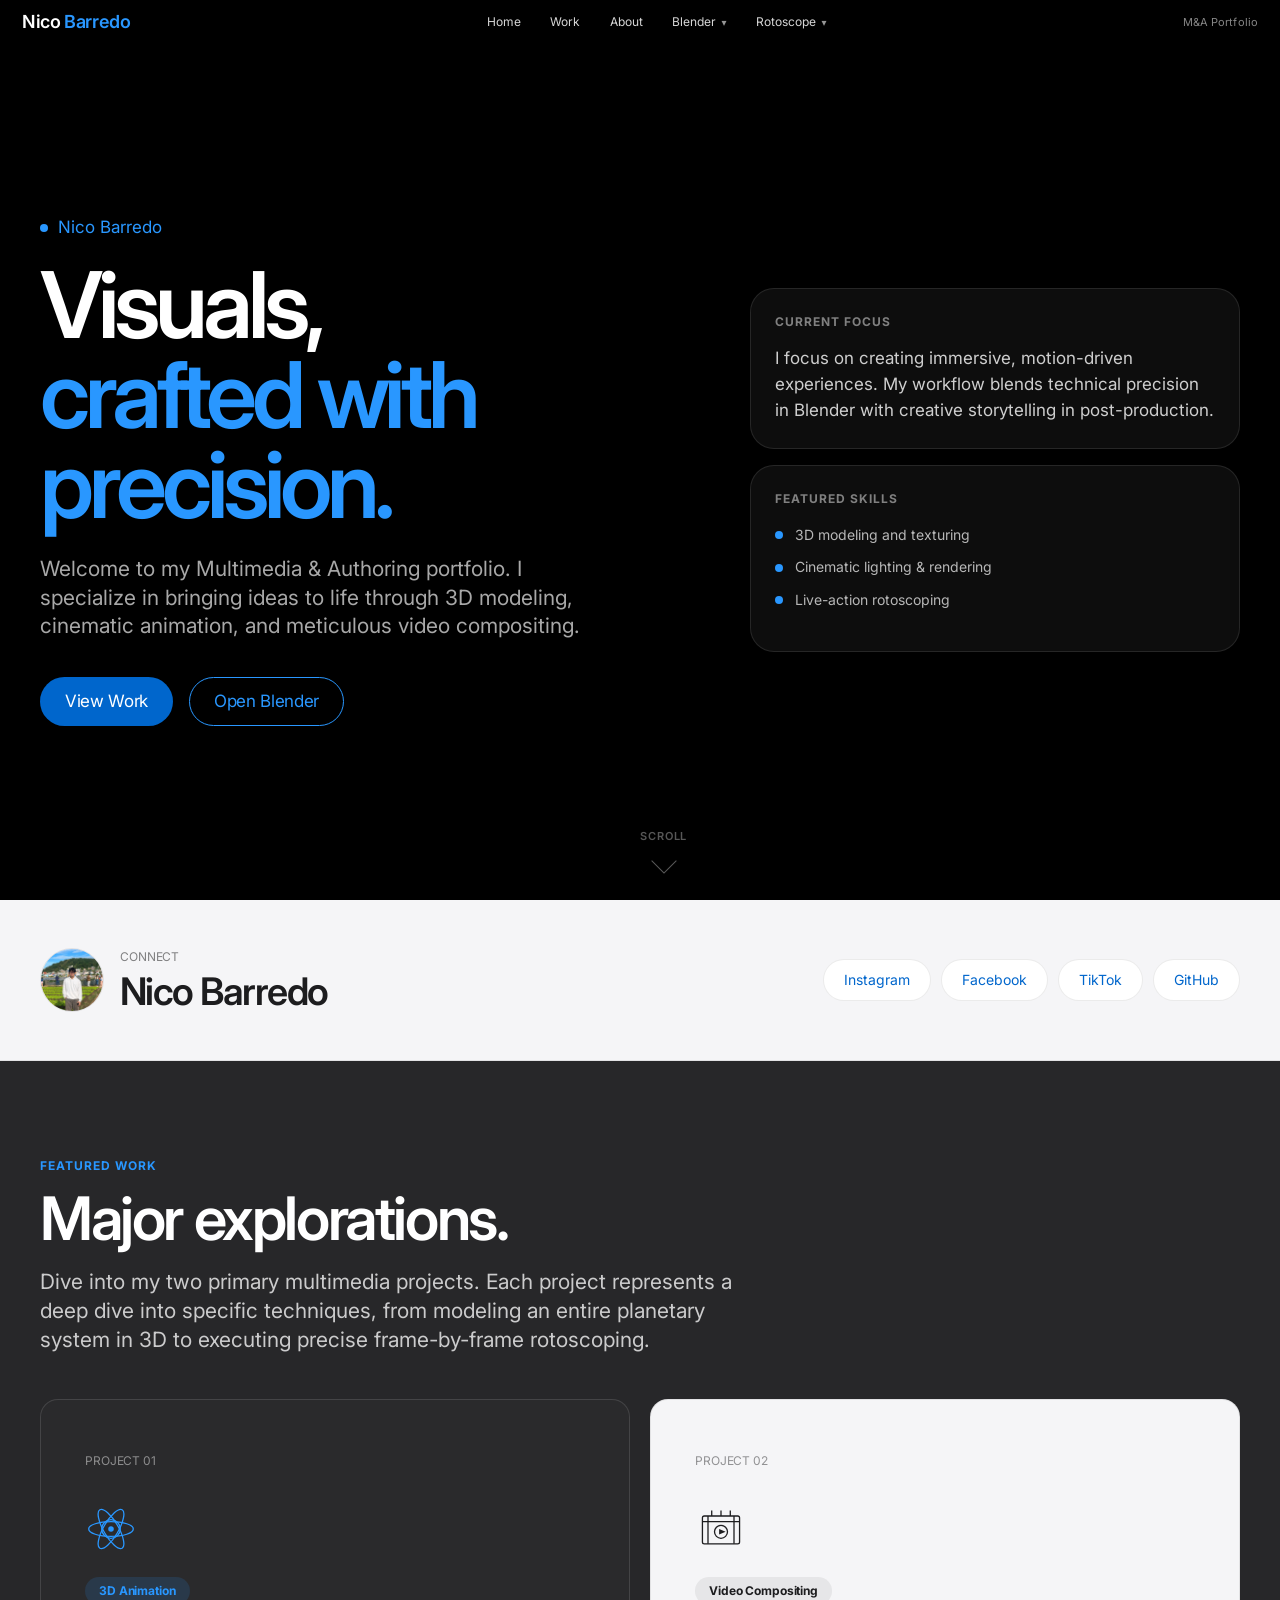
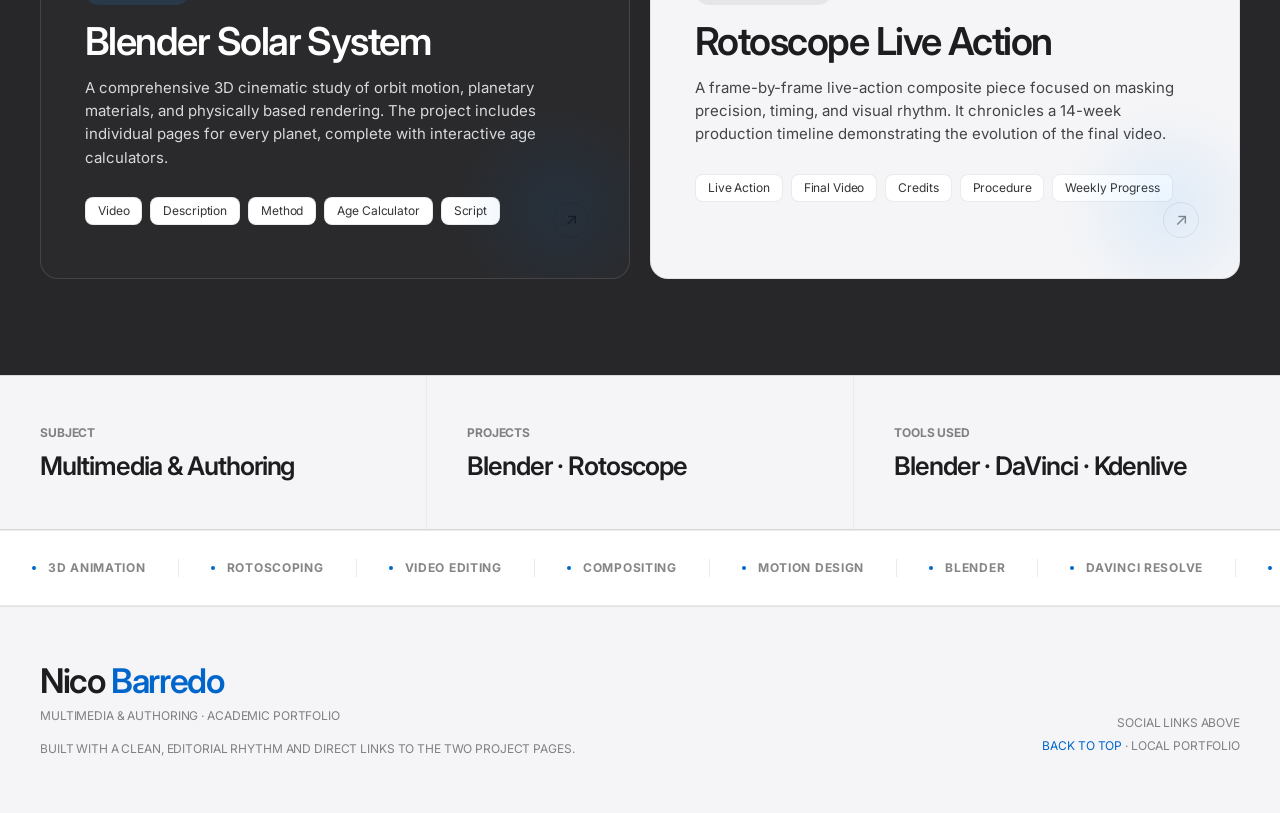
==== index.html @ bbc64cbd "w" ====
<!DOCTYPE html>
<html lang="en">

<head>
  <meta charset="UTF-8" />
  <meta name="viewport" content="width=device-width, initial-scale=1.0" />
  <title>Nico Barredo — Portfolio</title>
  <link rel="preconnect" href="https://fonts.googleapis.com" />
  <link rel="preconnect" href="https://fonts.gstatic.com" crossorigin />
  <link href="https://fonts.googleapis.com/css2?family=Inter:wght@300;400;500;600;700&display=swap" rel="stylesheet" />
  <style>
    *,
    *::before,
    *::after {
      box-sizing: border-box;
    }

    html {
      scroll-behavior: smooth;
    }

    :root {
      --action-blue: #0066cc;
      --focus-blue: #0071e3;
      --sky-blue: #2997ff;
      --near-black: #1d1d1f;
      --paper-white: #ffffff;
      --parchment: #f5f5f7;
      --dark-tile-1: #272729;
      --dark-tile-2: #2a2a2c;
      --pure-black: #000000;
      --pearl-btn: #fafafc;
      --hairline: rgba(0, 0, 0, 0.08);
      --hairline-dark: rgba(255, 255, 255, 0.12);
      --muted-80: rgba(0, 0, 0, 0.8);
      --muted-48: rgba(0, 0, 0, 0.48);
      --muted-dark: rgba(255, 255, 255, 0.66);
    }

    body {
      margin: 0;
      font-family: "Inter", system-ui, -apple-system, BlinkMacSystemFont, "Helvetica Neue", Helvetica, Arial, sans-serif;
      font-size: 17px;
      line-height: 1.47;
      color: var(--near-black);
      background: var(--paper-white);
      overflow-x: hidden;
      -webkit-font-smoothing: antialiased;
      text-rendering: optimizeLegibility;
    }

    a {
      color: inherit;
    }

    img {
      max-width: 100%;
      display: block;
    }

    .page {
      position: relative;
      isolation: isolate;
    }

    nav {
      position: fixed;
      top: 0;
      left: 0;
      right: 0;
      z-index: 200;
      height: 44px;
      display: flex;
      align-items: center;
      justify-content: space-between;
      gap: 24px;
      padding: 0 22px;
      background: rgba(0, 0, 0, 0.84);
      backdrop-filter: saturate(180%) blur(20px);
      -webkit-backdrop-filter: saturate(180%) blur(20px);
    }

    .nav-logo {
      font-size: 18px;
      font-weight: 600;
      letter-spacing: -0.02em;
      color: var(--paper-white);
      text-decoration: none;
      white-space: nowrap;
    }

    .nav-logo span {
      color: var(--sky-blue);
    }

    .nav-links {
      display: flex;
      align-items: center;
      gap: 2px;
      list-style: none;
      margin: 0;
      padding: 0;
    }

    .nav-links>li {
      position: relative;
    }

    .nav-dropdown {
      padding-bottom: 12px;
      margin-bottom: -12px;
    }

    .nav-links a {
      display: inline-flex;
      align-items: center;
      min-height: 32px;
      padding: 0 14px;
      font-size: 12px;
      letter-spacing: -0.01em;
      color: rgba(255, 255, 255, 0.84);
      text-decoration: none;
      transition: color 0.2s ease;
    }

    .nav-links a:hover {
      color: var(--paper-white);
    }

    .nav-dropdown>a::after {
      content: "▾";
      margin-left: 6px;
      font-size: 10px;
      line-height: 1;
      opacity: 0.7;
    }

    .nav-submenu {
      position: absolute;
      top: calc(100% + 2px);
      left: 50%;
      transform: translateX(-50%) translateY(8px);
      min-width: 220px;
      padding: 12px 10px 10px;
      border-radius: 18px;
      background: rgba(29, 29, 31, 0.96);
      border: 1px solid rgba(255, 255, 255, 0.12);
      box-shadow: rgba(0, 0, 0, 0.35) 0 18px 44px;
      opacity: 0;
      visibility: hidden;
      pointer-events: none;
      transition: opacity 0.18s ease, transform 0.18s ease, visibility 0.18s ease;
      z-index: 300;
    }

    .nav-dropdown--end .nav-submenu {
      left: auto;
      right: 0;
      transform: translateY(8px);
    }

    .nav-dropdown:hover .nav-submenu,
    .nav-dropdown:focus-within .nav-submenu {
      opacity: 1;
      visibility: visible;
      pointer-events: auto;
      transform: translateX(-50%) translateY(0);
    }

    .nav-dropdown--end:hover .nav-submenu,
    .nav-dropdown--end:focus-within .nav-submenu {
      transform: translateY(0);
    }

    .nav-submenu a {
      display: flex;
      align-items: center;
      justify-content: space-between;
      gap: 12px;
      min-height: 36px;
      padding: 0 14px;
      border-radius: 12px;
      font-size: 12px;
      letter-spacing: -0.01em;
      color: rgba(255, 255, 255, 0.82);
      text-decoration: none;
      white-space: nowrap;
      transition: background 0.18s ease, color 0.18s ease;
    }

    .nav-submenu a:hover {
      background: rgba(255, 255, 255, 0.08);
      color: var(--paper-white);
    }

    .nav-submenu a span {
      color: rgba(255, 255, 255, 0.44);
      font-size: 11px;
    }

    .nav-badge {
      font-size: 11px;
      letter-spacing: 0.01em;
      color: rgba(255, 255, 255, 0.52);
      white-space: nowrap;
    }

    .section-eyebrow {
      font-size: 12px;
      font-weight: 700;
      letter-spacing: 0.08em;
      text-transform: uppercase;
      margin-bottom: 12px;
    }

    .section-title {
      margin: 0;
      font-size: clamp(34px, 4.8vw, 60px);
      line-height: 1.05;
      letter-spacing: -0.04em;
      font-weight: 600;
    }

    .hero {
      min-height: 100vh;
      display: grid;
      grid-template-columns: minmax(0, 1.15fr) minmax(300px, 0.85fr);
      align-items: center;
      gap: 48px;
      padding: 120px 40px 80px;
      background: var(--pure-black);
      color: var(--paper-white);
      position: relative;
      overflow: hidden;
    }

    .hero-copy,
    .hero-aside {
      position: relative;
      z-index: 1;
    }

    .hero-eyebrow {
      display: inline-flex;
      align-items: center;
      gap: 10px;
      margin-bottom: 20px;
      color: var(--sky-blue);
      animation: revealUp 0.8s ease both;
    }

    .hero-eyebrow::before {
      content: "";
      width: 8px;
      height: 8px;
      border-radius: 999px;
      background: var(--sky-blue);
    }

    .hero-title {
      margin: 0;
      font-size: clamp(44px, 7.6vw, 92px);
      line-height: 0.98;
      letter-spacing: -0.055em;
      font-weight: 600;
      max-width: 8.2ch;
      animation: revealUp 0.9s ease 0.08s both;
    }

    .hero-title .accent {
      color: var(--sky-blue);
    }

    .hero-sub {
      max-width: 34rem;
      margin: 24px 0 0;
      font-size: 21px;
      line-height: 1.38;
      color: rgba(255, 255, 255, 0.66);
      animation: revealUp 0.9s ease 0.16s both;
    }

    .hero-ctas {
      display: flex;
      flex-wrap: wrap;
      gap: 16px;
      margin-top: 36px;
      animation: revealUp 0.9s ease 0.24s both;
    }

    .btn-pill-primary,
    .btn-pill-ghost,
    .social-pill,
    .inline-link {
      text-decoration: none;
    }

    .btn-pill-primary,
    .btn-pill-ghost {
      display: inline-flex;
      align-items: center;
      justify-content: center;
      min-height: 44px;
      padding: 11px 24px;
      border-radius: 980px;
      font-size: 17px;
      letter-spacing: -0.02em;
      transition: transform 0.15s ease, opacity 0.2s ease, background 0.2s ease, border-color 0.2s ease;
      white-space: nowrap;
    }

    .btn-pill-primary {
      background: var(--action-blue);
      color: var(--paper-white);
      border: 1px solid transparent;
    }

    .btn-pill-primary:hover {
      opacity: 0.9;
    }

    .btn-pill-primary:active {
      transform: scale(0.95);
    }

    .btn-pill-primary:focus-visible,
    .btn-pill-ghost:focus-visible,
    .social-pill:focus-visible,
    .inline-link:focus-visible,
    .project-card:focus-visible {
      outline: 2px solid var(--focus-blue);
      outline-offset: 2px;
    }

    .btn-pill-ghost {
      background: transparent;
      color: var(--sky-blue);
      border: 1px solid var(--sky-blue);
    }

    .btn-pill-ghost:hover {
      background: rgba(41, 151, 255, 0.1);
    }

    .btn-pill-ghost:active {
      transform: scale(0.95);
    }

    .hero-aside {
      display: grid;
      gap: 16px;
      align-content: start;
    }

    .hero-panel {
      padding: 24px;
      border-radius: 24px;
      background: rgba(255, 255, 255, 0.05);
      border: 1px solid rgba(255, 255, 255, 0.1);
      backdrop-filter: blur(12px);
    }

    .hero-panel-label {
      margin-bottom: 14px;
      font-size: 12px;
      font-weight: 700;
      letter-spacing: 0.08em;
      text-transform: uppercase;
      color: rgba(255, 255, 255, 0.48);
    }

    .hero-panel-copy {
      margin: 0;
      font-size: 17px;
      line-height: 1.55;
      color: rgba(255, 255, 255, 0.8);
    }

    .hero-list {
      display: grid;
      gap: 12px;
      margin-top: 18px;
      padding: 0;
      list-style: none;
    }

    .hero-list li {
      display: flex;
      align-items: flex-start;
      gap: 12px;
      font-size: 14px;
      line-height: 1.45;
      color: rgba(255, 255, 255, 0.7);
    }

    .hero-list li::before {
      content: "";
      width: 8px;
      height: 8px;
      border-radius: 999px;
      margin-top: 0.45em;
      background: var(--sky-blue);
      flex: 0 0 auto;
    }

    .scroll-hint {
      position: absolute;
      left: 50%;
      bottom: 30px;
      transform: translateX(-50%);
      display: inline-flex;
      flex-direction: column;
      align-items: center;
      gap: 8px;
      color: rgba(255, 255, 255, 0.34);
      animation: revealUp 0.9s ease 0.4s both;
    }

    .scroll-hint-text {
      font-size: 11px;
      font-weight: 600;
      letter-spacing: 0.08em;
      text-transform: uppercase;
    }

    .scroll-chevron {
      width: 18px;
      height: 18px;
      border-right: 1.5px solid rgba(255, 255, 255, 0.35);
      border-bottom: 1.5px solid rgba(255, 255, 255, 0.35);
      transform: rotate(45deg);
      animation: chevronBounce 2s ease-in-out infinite;
    }

    .social-strip {
      padding: 48px 40px;
      display: flex;
      align-items: center;
      justify-content: space-between;
      gap: 24px;
      flex-wrap: wrap;
      background: var(--parchment);
      border-bottom: 1px solid var(--hairline);
    }

    .social-strip-left .label,
    .about-col-label,
    .project-num,
    .meta-chip,
    .footer-right,
    .footer-left .f-sub,
    .footer-note,
    .eyebrow-tag {
      font-size: 12px;
      letter-spacing: -0.01em;
    }

    .social-strip-left .label,
    .about-col-label,
    .project-num,
    .footer-left .f-sub,
    .footer-right,
    .footer-note {
      color: var(--muted-48);
      text-transform: uppercase;
    }

    .social-strip-left {
      display: flex;
      align-items: center;
      gap: 16px;
    }

    .profile-avatar {
      width: 64px;
      height: 64px;
      border-radius: 50%;
      object-fit: cover;
      border: 1px solid var(--hairline);
    }

    .social-strip-left .label {
      margin-bottom: 6px;
    }

    .social-strip-left .name {
      margin: 0;
      font-size: clamp(28px, 3vw, 38px);
      line-height: 1.05;
      letter-spacing: -0.04em;
      font-weight: 600;
      color: var(--near-black);
    }

    .social-pills {
      display: flex;
      flex-wrap: wrap;
      gap: 10px;
    }

    .social-pill {
      display: inline-flex;
      align-items: center;
      min-height: 42px;
      padding: 0 20px;
      border-radius: 980px;
      border: 1px solid var(--hairline);
      background: var(--paper-white);
      color: var(--action-blue);
      font-size: 14px;
      transition: background 0.2s ease, transform 0.15s ease;
    }

    .social-pill:hover {
      background: var(--pearl-btn);
      transform: translateY(-1px);
    }

    .tile {
      padding: 96px 40px;
    }

    .tile-dark {
      background: var(--dark-tile-1);
      color: var(--paper-white);
    }

    .tile-light {
      background: var(--paper-white);
      color: var(--near-black);
    }

    .tile-dark .section-title {
      color: var(--paper-white);
    }

    .tile-light .section-title {
      color: var(--near-black);
    }

    .tile-dark .section-eyebrow {
      color: var(--sky-blue);
    }

    .tile-light .section-eyebrow {
      color: var(--action-blue);
    }

    .tile-lead {
      max-width: 46rem;
      margin: 18px 0 0;
      font-size: 21px;
      line-height: 1.38;
      color: inherit;
      opacity: 0.76;
    }

    .featured-grid {
      display: grid;
      grid-template-columns: repeat(2, minmax(0, 1fr));
      gap: 20px;
      margin-top: 44px;
    }

    .project-card {
      position: relative;
      display: flex;
      flex-direction: column;
      justify-content: space-between;
      min-height: 480px;
      padding: 52px 44px 44px;
      border-radius: 18px;
      border: 1px solid var(--hairline);
      text-decoration: none;
      color: var(--near-black);
      background: var(--parchment);
      overflow: hidden;
      transition: transform 0.28s ease, border-color 0.28s ease;
    }

    .project-card:hover {
      transform: translateY(-4px);
      border-color: rgba(0, 0, 0, 0.12);
    }

    .project-card::after {
      content: "";
      position: absolute;
      inset: auto -40px -40px auto;
      width: 220px;
      height: 220px;
      border-radius: 50%;
      pointer-events: none;
    }

    .project-card.blender::after {
      background: radial-gradient(circle, rgba(0, 102, 204, 0.1) 0%, rgba(0, 102, 204, 0) 68%);
    }

    .project-card.rotoscope::after {
      background: radial-gradient(circle, rgba(41, 151, 255, 0.1) 0%, rgba(41, 151, 255, 0) 68%);
    }

    .project-card.dark {
      background: var(--dark-tile-2);
      color: var(--paper-white);
      border-color: var(--hairline-dark);
    }

    .project-num {
      margin-bottom: 34px;
      color: inherit;
      opacity: 0.46;
    }

    .project-icon {
      width: 52px;
      height: 52px;
      margin-bottom: 22px;
      color: var(--action-blue);
    }

    .project-card.rotoscope .project-icon {
      color: var(--near-black);
    }

    .project-card.dark .project-icon {
      color: var(--sky-blue);
    }

    .project-tag {
      display: inline-flex;
      align-items: center;
      min-height: 28px;
      padding: 0 14px;
      width: fit-content;
      border-radius: 980px;
      font-size: 12px;
      font-weight: 700;
      letter-spacing: -0.01em;
      margin-bottom: 16px;
      background: rgba(0, 102, 204, 0.09);
      color: var(--action-blue);
    }

    .project-card.rotoscope .project-tag {
      background: rgba(29, 29, 31, 0.07);
      color: var(--near-black);
    }

    .project-card.dark .project-tag {
      background: rgba(41, 151, 255, 0.14);
      color: var(--sky-blue);
    }

    .project-name {
      margin: 0 0 14px;
      font-size: clamp(26px, 3vw, 42px);
      line-height: 1.06;
      letter-spacing: -0.04em;
      font-weight: 600;
    }

    .project-desc {
      margin: 0;
      max-width: 30rem;
      font-size: 15px;
      line-height: 1.55;
      color: inherit;
      opacity: 0.82;
    }

    .project-meta {
      display: flex;
      flex-wrap: wrap;
      gap: 8px;
      margin-top: 28px;
    }

    .meta-chip {
      display: inline-flex;
      align-items: center;
      min-height: 28px;
      padding: 0 12px;
      border-radius: 8px;
      background: var(--paper-white);
      border: 1px solid var(--hairline);
      color: var(--muted-80);
      font-size: 12px;
      text-transform: none;
    }

    .project-arrow {
      position: absolute;
      right: 40px;
      bottom: 40px;
      width: 36px;
      height: 36px;
      border-radius: 50%;
      display: grid;
      place-items: center;
      border: 1px solid var(--hairline);
      color: var(--muted-48);
      transition: transform 0.25s ease, background 0.25s ease, color 0.25s ease, border-color 0.25s ease;
    }

    .project-card:hover .project-arrow {
      transform: rotate(45deg);
      background: var(--action-blue);
      color: var(--paper-white);
      border-color: var(--action-blue);
    }

    .about-strip {
      display: grid;
      grid-template-columns: repeat(3, minmax(0, 1fr));
      gap: 1px;
      background: var(--hairline);
      border-top: 1px solid var(--hairline);
      border-bottom: 1px solid var(--hairline);
    }

    .about-col {
      padding: 48px 40px;
      background: var(--parchment);
    }

    .about-col-label {
      margin-bottom: 10px;
      color: var(--muted-48);
      font-weight: 700;
      text-transform: uppercase;
    }

    .about-col-val {
      font-size: clamp(22px, 2vw, 28px);
      line-height: 1.18;
      letter-spacing: -0.04em;
      font-weight: 600;
      color: var(--near-black);
    }

    .support-grid {
      display: grid;
      grid-template-columns: minmax(0, 1fr) minmax(0, 1fr);
      gap: 20px;
      margin-top: 44px;
    }

    .support-card {
      padding: 32px;
      border-radius: 18px;
      border: 1px solid var(--hairline);
      background: var(--paper-white);
    }

    .support-card.dark {
      background: var(--dark-tile-2);
      border-color: var(--hairline-dark);
      color: var(--paper-white);
    }

    .support-card .eyebrow-tag {
      display: inline-flex;
      align-items: center;
      min-height: 28px;
      padding: 0 12px;
      border-radius: 980px;
      margin-bottom: 14px;
      background: rgba(0, 102, 204, 0.09);
      color: var(--action-blue);
      font-weight: 700;
      text-transform: uppercase;
    }

    .support-card.dark .eyebrow-tag {
      background: rgba(41, 151, 255, 0.14);
      color: var(--sky-blue);
    }

    .support-card h3 {
      margin: 0 0 10px;
      font-size: 24px;
      line-height: 1.12;
      letter-spacing: -0.04em;
      font-weight: 600;
      color: inherit;
    }

    .support-card p {
      margin: 0;
      font-size: 15px;
      line-height: 1.55;
      color: inherit;
      opacity: 0.82;
    }

    .support-meta {
      display: flex;
      flex-wrap: wrap;
      gap: 8px;
      margin-top: 20px;
    }

    .support-chip {
      display: inline-flex;
      align-items: center;
      min-height: 28px;
      padding: 0 12px;
      border-radius: 8px;
      background: rgba(255, 255, 255, 0.72);
      border: 1px solid var(--hairline);
      color: var(--muted-80);
      font-size: 12px;
    }

    .support-card.dark .support-chip {
      background: rgba(255, 255, 255, 0.08);
      border-color: rgba(255, 255, 255, 0.12);
      color: rgba(255, 255, 255, 0.82);
    }

    .process-strip {
      padding: 0 40px 96px;
      background: var(--paper-white);
    }

    .process-head {
      max-width: 48rem;
      margin-bottom: 28px;
    }

    .process-grid {
      display: grid;
      grid-template-columns: repeat(3, minmax(0, 1fr));
      gap: 20px;
    }

    .process-step {
      padding: 28px;
      border-radius: 18px;
      background: var(--parchment);
      border: 1px solid var(--hairline);
    }

    .process-step-num {
      display: inline-flex;
      align-items: center;
      justify-content: center;
      width: 36px;
      height: 36px;
      border-radius: 50%;
      margin-bottom: 16px;
      background: rgba(0, 102, 204, 0.09);
      color: var(--action-blue);
      font-size: 12px;
      font-weight: 700;
    }

    .process-step h3 {
      margin: 0 0 10px;
      font-size: 22px;
      line-height: 1.12;
      letter-spacing: -0.04em;
      font-weight: 600;
      color: var(--near-black);
    }

    .process-step p {
      margin: 0;
      font-size: 15px;
      line-height: 1.55;
      color: var(--muted-80);
    }

    .marquee-section {
      overflow: hidden;
      padding: 28px 0;
      background: var(--paper-white);
      border-top: 1px solid var(--hairline);
      border-bottom: 1px solid var(--hairline);
    }

    .marquee-track {
      display: flex;
      width: max-content;
      white-space: nowrap;
      animation: marquee 28s linear infinite;
    }

    .marquee-item {
      display: inline-flex;
      align-items: center;
      gap: 12px;
      padding: 0 32px;
      font-size: 12px;
      font-weight: 700;
      letter-spacing: 0.06em;
      text-transform: uppercase;
      color: var(--muted-48);
      border-right: 1px solid var(--hairline);
    }

    .marquee-dot {
      width: 4px;
      height: 4px;
      border-radius: 999px;
      flex: 0 0 auto;
      background: var(--action-blue);
    }

    footer {
      background: var(--parchment);
      border-top: 1px solid var(--hairline);
      padding: 56px 40px;
      display: flex;
      align-items: flex-end;
      justify-content: space-between;
      gap: 24px;
      flex-wrap: wrap;
    }

    .footer-left .f-title {
      margin: 0 0 6px;
      font-size: clamp(26px, 2.8vw, 34px);
      line-height: 1.06;
      letter-spacing: -0.04em;
      font-weight: 600;
      color: var(--near-black);
    }

    .footer-left .f-title span {
      color: var(--action-blue);
    }

    .footer-left .f-sub {
      margin: 0;
      line-height: 1.9;
      font-size: 12px;
      color: var(--muted-48);
      text-transform: uppercase;
    }

    .footer-right {
      text-align: right;
      line-height: 1.9;
      font-size: 12px;
      color: var(--muted-48);
      text-transform: uppercase;
    }

    .footer-right a {
      color: var(--action-blue);
      text-decoration: none;
    }

    .footer-right a:hover {
      text-decoration: underline;
    }

    .footer-note {
      margin-top: 12px;
      color: var(--muted-48);
    }

    .inline-link {
      color: var(--action-blue);
      font-weight: 600;
    }

    @keyframes revealUp {
      from {
        opacity: 0;
        transform: translateY(18px);
      }

      to {
        opacity: 1;
        transform: translateY(0);
      }
    }

    @keyframes chevronBounce {

      0%,
      100% {
        transform: rotate(45deg) translateY(0);
        opacity: 0.35;
      }

      50% {
        transform: rotate(45deg) translateY(5px);
        opacity: 0.7;
      }
    }

    @keyframes marquee {
      to {
        transform: translateX(-50%);
      }
    }

    @media (max-width: 1024px) {
      .hero {
        grid-template-columns: 1fr;
      }

      .hero-title {
        max-width: none;
      }

      .support-grid,
      .process-grid,
      .featured-grid {
        grid-template-columns: 1fr;
      }
    }

    @media (max-width: 833px) {
      nav {
        padding: 0 16px;
      }

      .nav-links {
        display: none;
      }

      .hero,
      .tile,
      .process-strip,
      footer,
      .social-strip {
        padding-left: 24px;
        padding-right: 24px;
      }

      .hero {
        padding-top: 100px;
        padding-bottom: 72px;
      }

      .hero-sub,
      .tile-lead {
        font-size: 18px;
      }

      .project-card {
        min-height: 420px;
        padding: 42px 28px 34px;
      }

      .project-arrow {
        right: 28px;
        bottom: 28px;
      }

      .about-strip {
        grid-template-columns: 1fr;
      }

      .about-col {
        padding: 32px 24px;
      }

      .footer-right {
        text-align: left;
      }
    }

    @media (max-width: 1024px) {
      .nav-submenu {
        left: 0;
        transform: translateY(10px);
      }

      .nav-dropdown:hover .nav-submenu,
      .nav-dropdown:focus-within .nav-submenu {
        transform: translateX(-50%) translateY(0);
      }

      .nav-dropdown--end:hover .nav-submenu,
      .nav-dropdown--end:focus-within .nav-submenu {
        transform: translateY(0);
      }
    }

    @media (hover: none) and (pointer: coarse) {
      .nav-dropdown:hover .nav-submenu {
        opacity: 0;
        visibility: hidden;
        pointer-events: none;
      }

      .nav-dropdown:focus-within .nav-submenu {
        opacity: 1;
        visibility: visible;
        pointer-events: auto;
      }
    }

    @media (max-width: 640px) {
      .hero-title {
        font-size: clamp(40px, 14vw, 56px);
      }

      .hero-ctas {
        flex-direction: column;
        align-items: stretch;
      }

      .btn-pill-primary,
      .btn-pill-ghost {
        width: 100%;
      }

      .social-strip {
        align-items: flex-start;
      }
    }

    @media (prefers-reduced-motion: reduce) {

      *,
      *::before,
      *::after {
        animation-duration: 0.001ms !important;
        animation-iteration-count: 1 !important;
        transition-duration: 0.001ms !important;
        scroll-behavior: auto !important;
      }
    }
  </style>
</head>

<body>
  <div class="page">
    <nav>
      <a class="nav-logo" href="#hero">Nico <span>Barredo</span></a>
      <ul class="nav-links" aria-label="Primary">
        <li><a href="#hero">Home</a></li>
        <li><a href="#work">Work</a></li>
        <li><a href="#about">About</a></li>
        <li class="nav-dropdown">
          <a href="blender/index.html">Blender</a>
          <div class="nav-submenu" aria-label="Blender pages">
            <a href="blender/index.html"><span>01</span>Whole Solar System</a>
            <a href="blender/mercury.html"><span>02</span>Mercury</a>
            <a href="blender/venus.html"><span>03</span>Venus</a>
            <a href="blender/earth.html"><span>04</span>Earth</a>
            <a href="blender/mars.html"><span>05</span>Mars</a>
            <a href="blender/jupiter.html"><span>06</span>Jupiter</a>
            <a href="blender/saturn.html"><span>07</span>Saturn</a>
            <a href="blender/uranus.html"><span>08</span>Uranus</a>
            <a href="blender/neptune.html"><span>09</span>Neptune</a>
          </div>
        </li>
        <li class="nav-dropdown nav-dropdown--end">
          <a href="rotoscope/index.html">Rotoscope</a>
          <div class="nav-submenu" aria-label="Rotoscope weeks">
            <a href="rotoscope/week-1.html"><span>01</span>Week 1</a>
            <a href="rotoscope/week-2.html"><span>02</span>Week 2</a>
            <a href="rotoscope/week-3.html"><span>03</span>Week 3</a>
            <a href="rotoscope/week-4.html"><span>04</span>Week 4</a>
            <a href="rotoscope/week-5.html"><span>05</span>Week 5</a>
            <a href="rotoscope/week-6.html"><span>06</span>Week 6</a>
            <a href="rotoscope/week-7.html"><span>07</span>Week 7</a>
            <a href="rotoscope/week-8.html"><span>08</span>Week 8</a>
            <a href="rotoscope/week-9.html"><span>09</span>Week 9</a>
            <a href="rotoscope/week-10.html"><span>10</span>Week 10</a>
            <a href="rotoscope/week-11.html"><span>11</span>Week 11</a>
            <a href="rotoscope/week-12.html"><span>12</span>Week 12</a>
            <a href="rotoscope/week-13.html"><span>13</span>Week 13</a>
            <a href="rotoscope/week-14.html"><span>14</span>Week 14</a>
          </div>
        </li>
      </ul>
      <div class="nav-badge">M&amp;A Portfolio</div>
    </nav>

    <main>
      <section class="hero" id="hero">
        <div class="hero-copy">
          <div class="hero-eyebrow">Nico Barredo</div>
          <h1 class="hero-title">Visuals,<br><span class="accent">crafted with precision.</span></h1>
          <p class="hero-sub">Welcome to my Multimedia &amp; Authoring portfolio. I specialize in bringing ideas to life through 3D modeling, cinematic animation, and meticulous video compositing.</p>
          <div class="hero-ctas">
            <a href="#work" class="btn-pill-primary">View Work</a>
            <a href="blender/index.html" class="btn-pill-ghost">Open Blender</a>
          </div>
        </div>

        <aside class="hero-aside" aria-label="Portfolio summary">
          <div class="hero-panel">
            <div class="hero-panel-label">Current focus</div>
            <p class="hero-panel-copy">I focus on creating immersive, motion-driven experiences. My workflow blends technical precision in Blender with creative storytelling in post-production.</p>
          </div>
          <div class="hero-panel">
            <div class="hero-panel-label">Featured skills</div>
            <ul class="hero-list">
              <li>3D modeling and texturing</li>
              <li>Cinematic lighting & rendering</li>
              <li>Live-action rotoscoping</li>
            </ul>
          </div>
        </aside>

        <div class="scroll-hint" aria-hidden="true">
          <span class="scroll-hint-text">Scroll</span>
          <span class="scroll-chevron"></span>
        </div>
      </section>

      <div class="social-strip">
        <div class="social-strip-left">
          <img src="media/pfp.jpg" alt="Nico Barredo" class="profile-avatar" />
          <div>
            <div class="label">Connect</div>
            <h2 class="name">Nico Barredo</h2>
          </div>
        </div>
        <div class="social-pills">
          <a class="social-pill" href="https://www.instagram.com/niiikkoo_0/" target="_blank"
            rel="noreferrer">Instagram</a>
          <a class="social-pill" href="https://www.facebook.com/elixqc" target="_blank" rel="noreferrer">Facebook</a>
          <a class="social-pill" href="https://www.tiktok.com/@pitchblack721" target="_blank"
            rel="noreferrer">TikTok</a>
          <a class="social-pill" href="https://github.com/elixqc" target="_blank" rel="noreferrer">GitHub</a>
        </div>
      </div>

      <section class="tile tile-dark" id="work">
        <div class="section-eyebrow">Featured Work</div>
        <h2 class="section-title">Major explorations.</h2>
        <p class="tile-lead">Dive into my two primary multimedia projects. Each project represents a deep dive into specific techniques, from modeling an entire planetary system in 3D to executing precise frame-by-frame rotoscoping.</p>

        <div class="featured-grid">
          <a href="blender/index.html" class="project-card dark blender">
            <div>
              <div class="project-num">Project 01</div>
              <div class="project-icon" aria-hidden="true">
                <svg width="52" height="52" viewBox="0 0 56 56" fill="none" stroke="currentColor" stroke-width="1.4"
                  xmlns="http://www.w3.org/2000/svg">
                  <circle cx="28" cy="28" r="10" />
                  <ellipse cx="28" cy="28" rx="24" ry="8" />
                  <ellipse cx="28" cy="28" rx="24" ry="8" transform="rotate(60 28 28)" />
                  <ellipse cx="28" cy="28" rx="24" ry="8" transform="rotate(120 28 28)" />
                  <circle cx="28" cy="28" r="3" fill="currentColor" stroke="none" />
                </svg>
              </div>
              <span class="project-tag">3D Animation</span>
              <h3 class="project-name">Blender Solar System</h3>
              <p class="project-desc">A comprehensive 3D cinematic study of orbit motion, planetary materials, and physically based rendering. The project includes individual pages for every planet, complete with interactive age calculators.</p>
              <div class="project-meta">
                <span class="meta-chip">Video</span>
                <span class="meta-chip">Description</span>
                <span class="meta-chip">Method</span>
                <span class="meta-chip">Age Calculator</span>
                <span class="meta-chip">Script</span>
              </div>
            </div>
            <div class="project-arrow">↗</div>
          </a>

          <a href="rotoscope/index.html" class="project-card rotoscope">
            <div>
              <div class="project-num">Project 02</div>
              <div class="project-icon" aria-hidden="true">
                <svg width="52" height="52" viewBox="0 0 56 56" fill="none" stroke="currentColor" stroke-width="1.4"
                  xmlns="http://www.w3.org/2000/svg">
                  <rect x="8" y="14" width="40" height="30" rx="2" />
                  <line x1="8" y1="20" x2="48" y2="20" />
                  <line x1="14" y1="14" x2="14" y2="44" />
                  <line x1="42" y1="14" x2="42" y2="44" />
                  <circle cx="28" cy="31" r="7" />
                  <polygon points="26,28 26,34 33,31" fill="currentColor" stroke="none" />
                  <line x1="18" y1="8" x2="18" y2="14" />
                  <line x1="28" y1="8" x2="28" y2="14" />
                  <line x1="38" y1="8" x2="38" y2="14" />
                </svg>
              </div>
              <span class="project-tag">Video Compositing</span>
              <h3 class="project-name">Rotoscope Live Action</h3>
              <p class="project-desc">A frame-by-frame live-action composite piece focused on masking precision, timing, and visual rhythm. It chronicles a 14-week production timeline demonstrating the evolution of the final video.</p>
              <div class="project-meta">
                <span class="meta-chip">Live Action</span>
                <span class="meta-chip">Final Video</span>
                <span class="meta-chip">Credits</span>
                <span class="meta-chip">Procedure</span>
                <span class="meta-chip">Weekly Progress</span>
              </div>
            </div>
            <div class="project-arrow">↗</div>
          </a>
        </div>
      </section>

      <div class="about-strip" id="about">
        <div class="about-col">
          <div class="about-col-label">Subject</div>
          <div class="about-col-val">Multimedia &amp; Authoring</div>
        </div>
        <div class="about-col">
          <div class="about-col-label">Projects</div>
          <div class="about-col-val">Blender · Rotoscope</div>
        </div>
        <div class="about-col">
          <div class="about-col-label">Tools Used</div>
          <div class="about-col-val">Blender · DaVinci · Kdenlive</div>
        </div>
      </div>

      <div class="marquee-section">
        <div class="marquee-track" aria-hidden="true">
          <span class="marquee-item"><span class="marquee-dot"></span>3D Animation</span>
          <span class="marquee-item"><span class="marquee-dot"></span>Rotoscoping</span>
          <span class="marquee-item"><span class="marquee-dot"></span>Video Editing</span>
          <span class="marquee-item"><span class="marquee-dot"></span>Compositing</span>
          <span class="marquee-item"><span class="marquee-dot"></span>Motion Design</span>
          <span class="marquee-item"><span class="marquee-dot"></span>Blender</span>
          <span class="marquee-item"><span class="marquee-dot"></span>DaVinci Resolve</span>
          <span class="marquee-item"><span class="marquee-dot"></span>Kdenlive</span>
          <span class="marquee-item"><span class="marquee-dot"></span>Portfolio Design</span>
          <span class="marquee-item"><span class="marquee-dot"></span>3D Animation</span>
          <span class="marquee-item"><span class="marquee-dot"></span>Rotoscoping</span>
          <span class="marquee-item"><span class="marquee-dot"></span>Video Editing</span>
          <span class="marquee-item"><span class="marquee-dot"></span>Compositing</span>
          <span class="marquee-item"><span class="marquee-dot"></span>Motion Design</span>
          <span class="marquee-item"><span class="marquee-dot"></span>Blender</span>
          <span class="marquee-item"><span class="marquee-dot"></span>DaVinci Resolve</span>
          <span class="marquee-item"><span class="marquee-dot"></span>Kdenlive</span>
          <span class="marquee-item"><span class="marquee-dot"></span>Portfolio Design</span>
        </div>
      </div>


    </main>

    <footer>
      <div class="footer-left">
        <div class="f-title">Nico <span>Barredo</span></div>
        <div class="f-sub">Multimedia &amp; Authoring · Academic Portfolio</div>
        <div class="footer-note">Built with a clean, editorial rhythm and direct links to the two project pages.</div>
      </div>
      <div class="footer-right">
        Social links above<br />
        <a href="#hero">Back to top</a> · Local portfolio
      </div>
    </footer>
  </div>
</body>

</html>
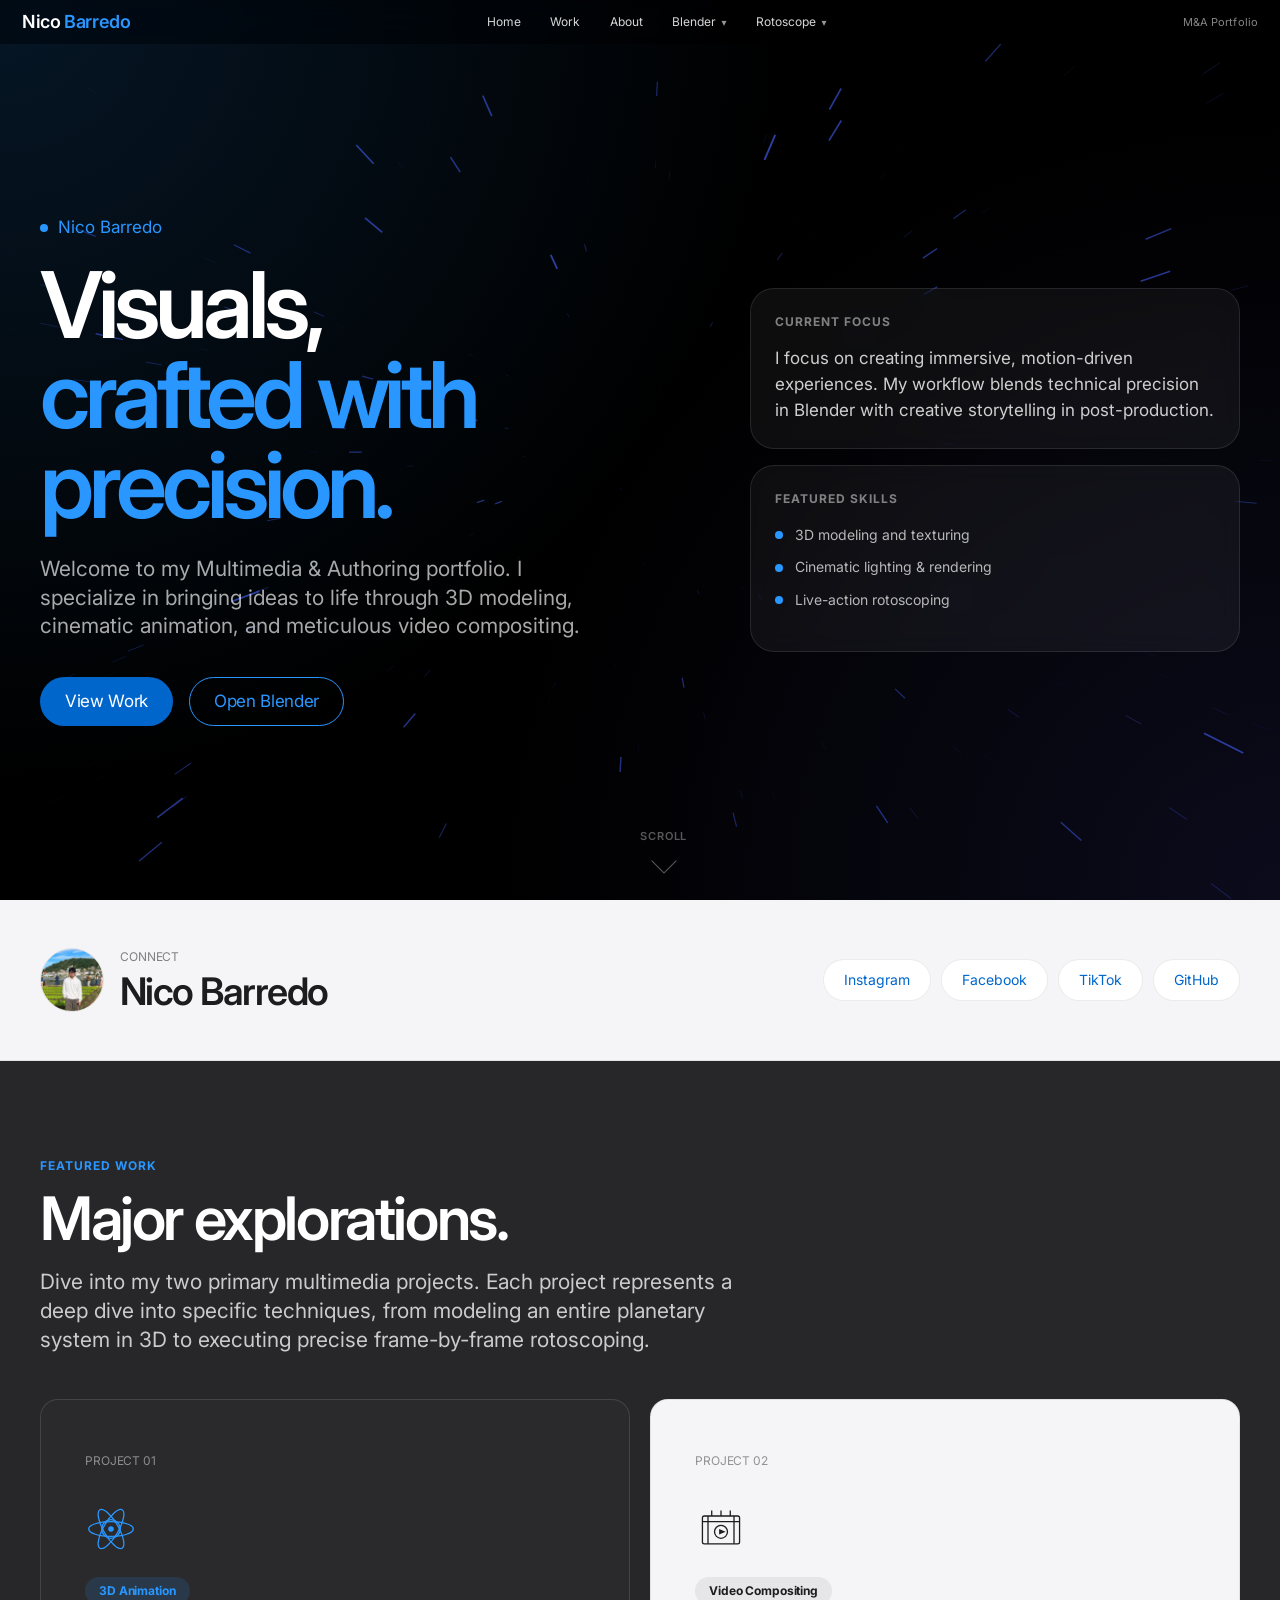
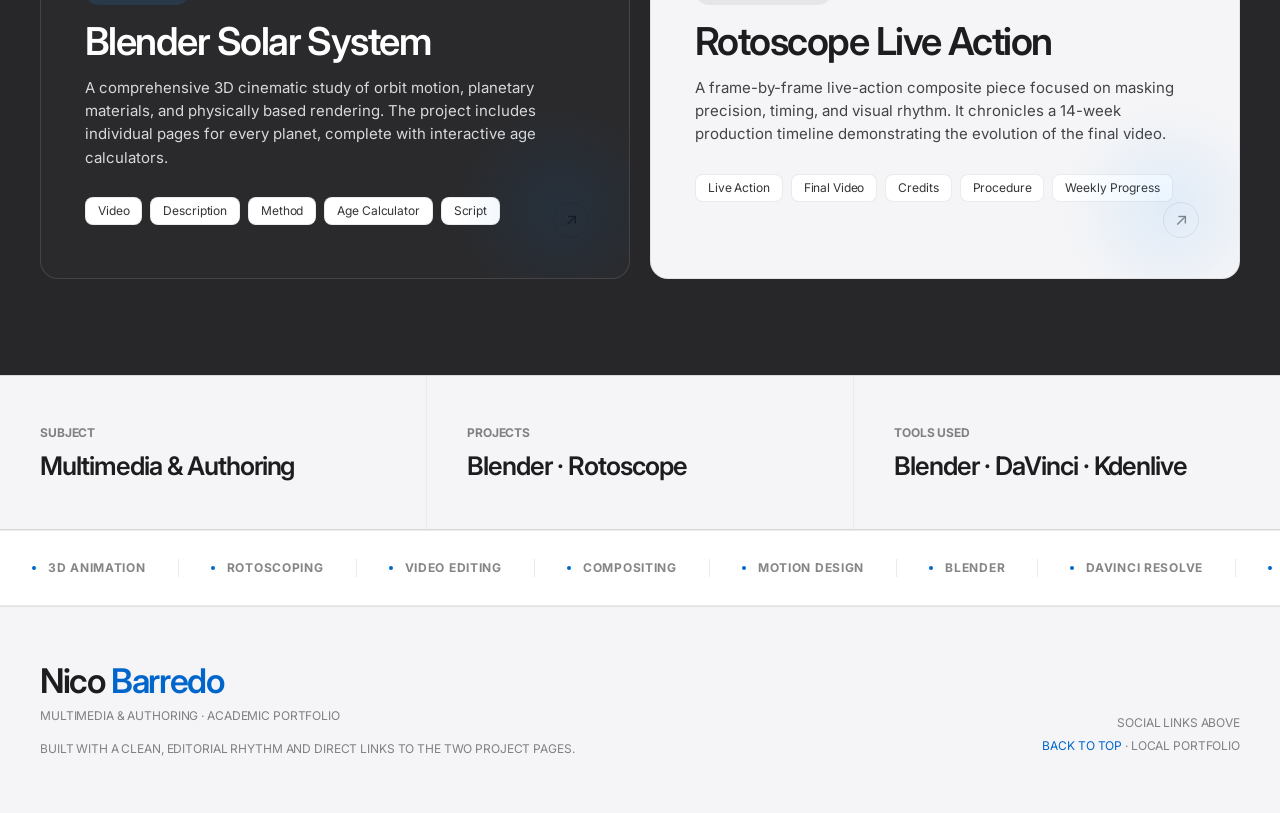
==== commit f92e5440: "w" ====
--- a/index.html
+++ b/index.html
@@ -75,7 +75,7 @@
       justify-content: space-between;
       gap: 24px;
       padding: 0 22px;
-      background: rgba(0, 0, 0, 0.84);
+      background: rgba(0, 0, 0, 0.5);
       backdrop-filter: saturate(180%) blur(20px);
       -webkit-backdrop-filter: saturate(180%) blur(20px);
     }
@@ -228,7 +228,10 @@
       align-items: center;
       gap: 48px;
       padding: 120px 40px 80px;
-      background: var(--pure-black);
+      background-color: var(--pure-black);
+      background-image:
+        radial-gradient(circle at 0% 0%, rgba(41, 151, 255, 0.15) 0%, transparent 50%),
+        radial-gradient(circle at 100% 100%, rgba(94, 92, 230, 0.12) 0%, transparent 50%);
       color: var(--paper-white);
       position: relative;
       overflow: hidden;
@@ -1182,7 +1185,8 @@
         <div class="hero-copy">
           <div class="hero-eyebrow">Nico Barredo</div>
           <h1 class="hero-title">Visuals,<br><span class="accent">crafted with precision.</span></h1>
-          <p class="hero-sub">Welcome to my Multimedia &amp; Authoring portfolio. I specialize in bringing ideas to life through 3D modeling, cinematic animation, and meticulous video compositing.</p>
+          <p class="hero-sub">Welcome to my Multimedia &amp; Authoring portfolio. I specialize in bringing ideas to life
+            through 3D modeling, cinematic animation, and meticulous video compositing.</p>
           <div class="hero-ctas">
             <a href="#work" class="btn-pill-primary">View Work</a>
             <a href="blender/index.html" class="btn-pill-ghost">Open Blender</a>
@@ -1192,7 +1196,8 @@
         <aside class="hero-aside" aria-label="Portfolio summary">
           <div class="hero-panel">
             <div class="hero-panel-label">Current focus</div>
-            <p class="hero-panel-copy">I focus on creating immersive, motion-driven experiences. My workflow blends technical precision in Blender with creative storytelling in post-production.</p>
+            <p class="hero-panel-copy">I focus on creating immersive, motion-driven experiences. My workflow blends
+              technical precision in Blender with creative storytelling in post-production.</p>
           </div>
           <div class="hero-panel">
             <div class="hero-panel-label">Featured skills</div>
@@ -1231,7 +1236,9 @@
       <section class="tile tile-dark" id="work">
         <div class="section-eyebrow">Featured Work</div>
         <h2 class="section-title">Major explorations.</h2>
-        <p class="tile-lead">Dive into my two primary multimedia projects. Each project represents a deep dive into specific techniques, from modeling an entire planetary system in 3D to executing precise frame-by-frame rotoscoping.</p>
+        <p class="tile-lead">Dive into my two primary multimedia projects. Each project represents a deep dive into
+          specific techniques, from modeling an entire planetary system in 3D to executing precise frame-by-frame
+          rotoscoping.</p>
 
         <div class="featured-grid">
           <a href="blender/index.html" class="project-card dark blender">
@@ -1249,7 +1256,9 @@
               </div>
               <span class="project-tag">3D Animation</span>
               <h3 class="project-name">Blender Solar System</h3>
-              <p class="project-desc">A comprehensive 3D cinematic study of orbit motion, planetary materials, and physically based rendering. The project includes individual pages for every planet, complete with interactive age calculators.</p>
+              <p class="project-desc">A comprehensive 3D cinematic study of orbit motion, planetary materials, and
+                physically based rendering. The project includes individual pages for every planet, complete with
+                interactive age calculators.</p>
               <div class="project-meta">
                 <span class="meta-chip">Video</span>
                 <span class="meta-chip">Description</span>
@@ -1280,7 +1289,9 @@
               </div>
               <span class="project-tag">Video Compositing</span>
               <h3 class="project-name">Rotoscope Live Action</h3>
-              <p class="project-desc">A frame-by-frame live-action composite piece focused on masking precision, timing, and visual rhythm. It chronicles a 14-week production timeline demonstrating the evolution of the final video.</p>
+              <p class="project-desc">A frame-by-frame live-action composite piece focused on masking precision, timing,
+                and visual rhythm. It chronicles a 14-week production timeline demonstrating the evolution of the final
+                video.</p>
               <div class="project-meta">
                 <span class="meta-chip">Live Action</span>
                 <span class="meta-chip">Final Video</span>
@@ -1347,6 +1358,20 @@
       </div>
     </footer>
   </div>
+  <script src="starfield.js"></script>
+  <script>
+    Starfield.setup({
+      starColor: "rgb(58, 85, 217)",
+      hueJitter: 0,
+      trailLength: 0.8,
+      baseSpeed: 3,
+      maxAcceleration: 2,
+      accelerationRate: 0.05,
+      decelerationRate: 0.05,
+      minSpawnRadius: 80,
+      maxSpawnRadius: 500
+    });
+  </script>
 </body>
 
 </html>
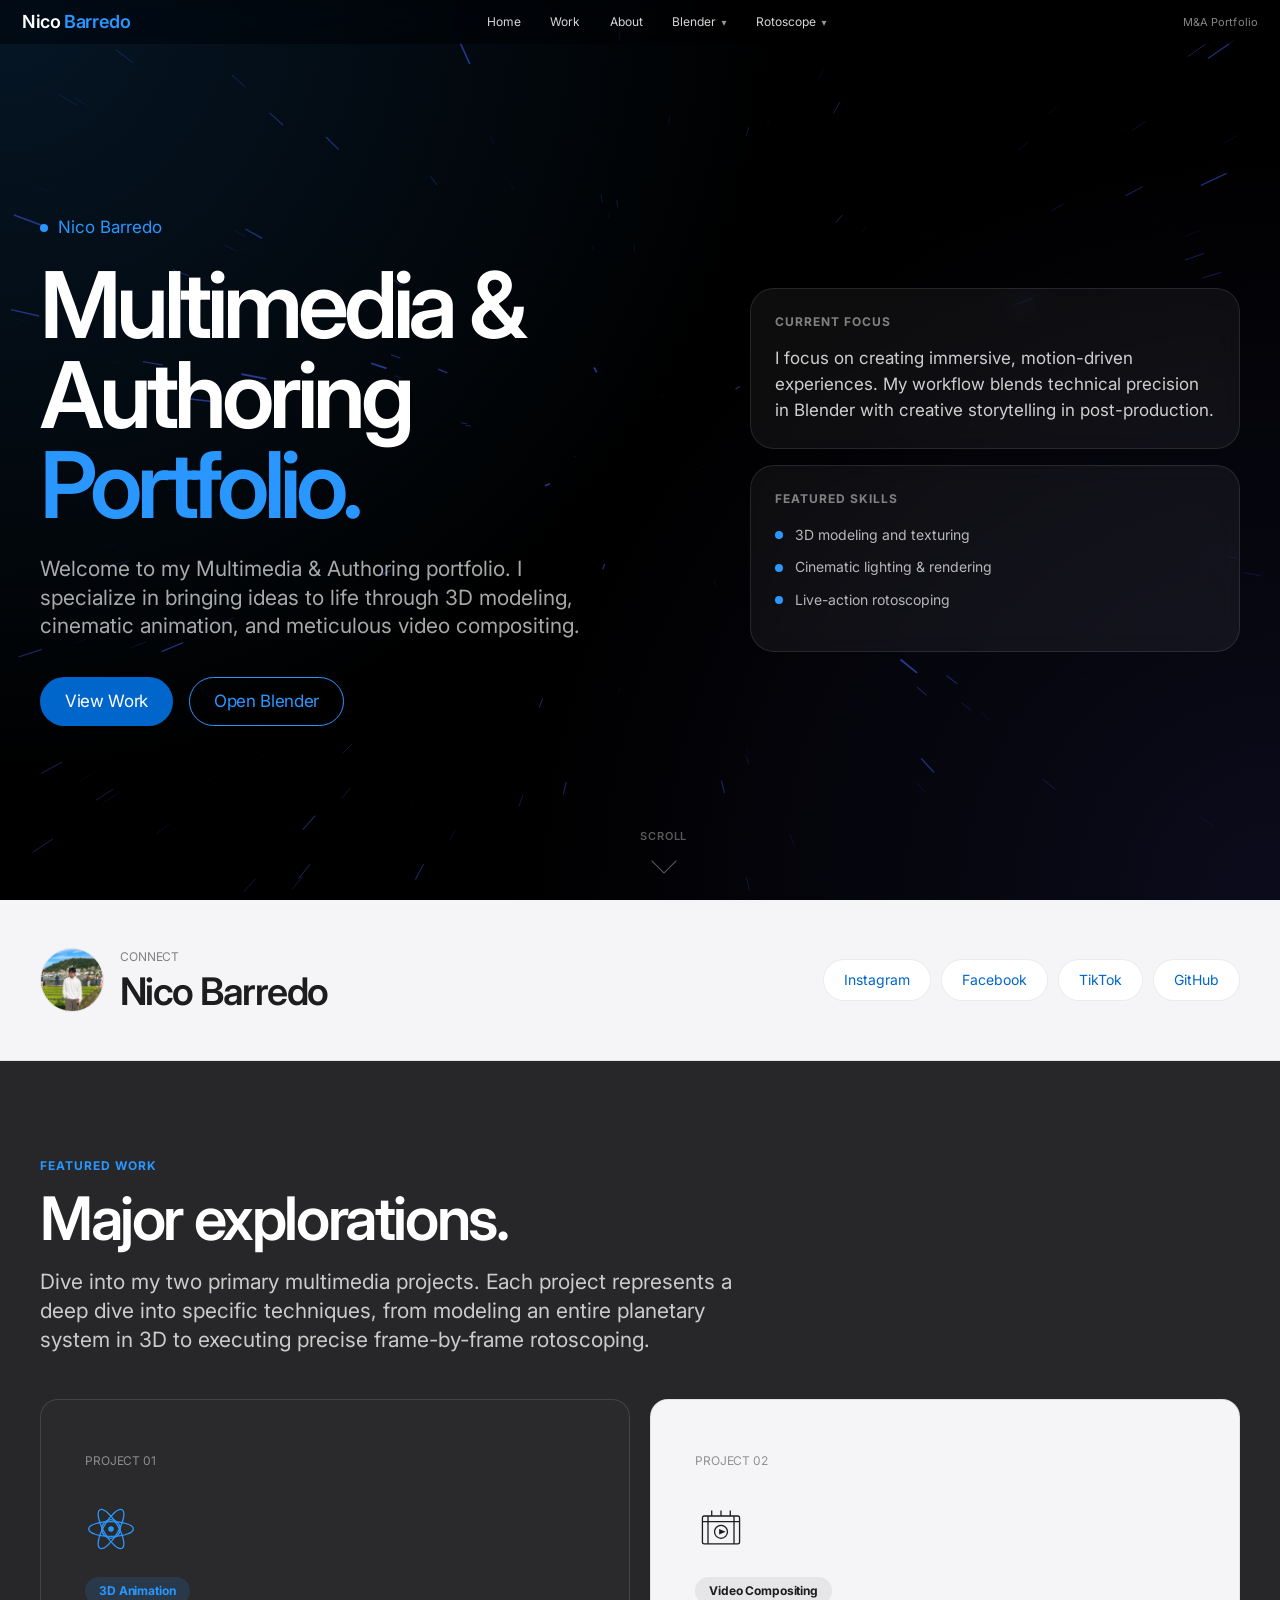
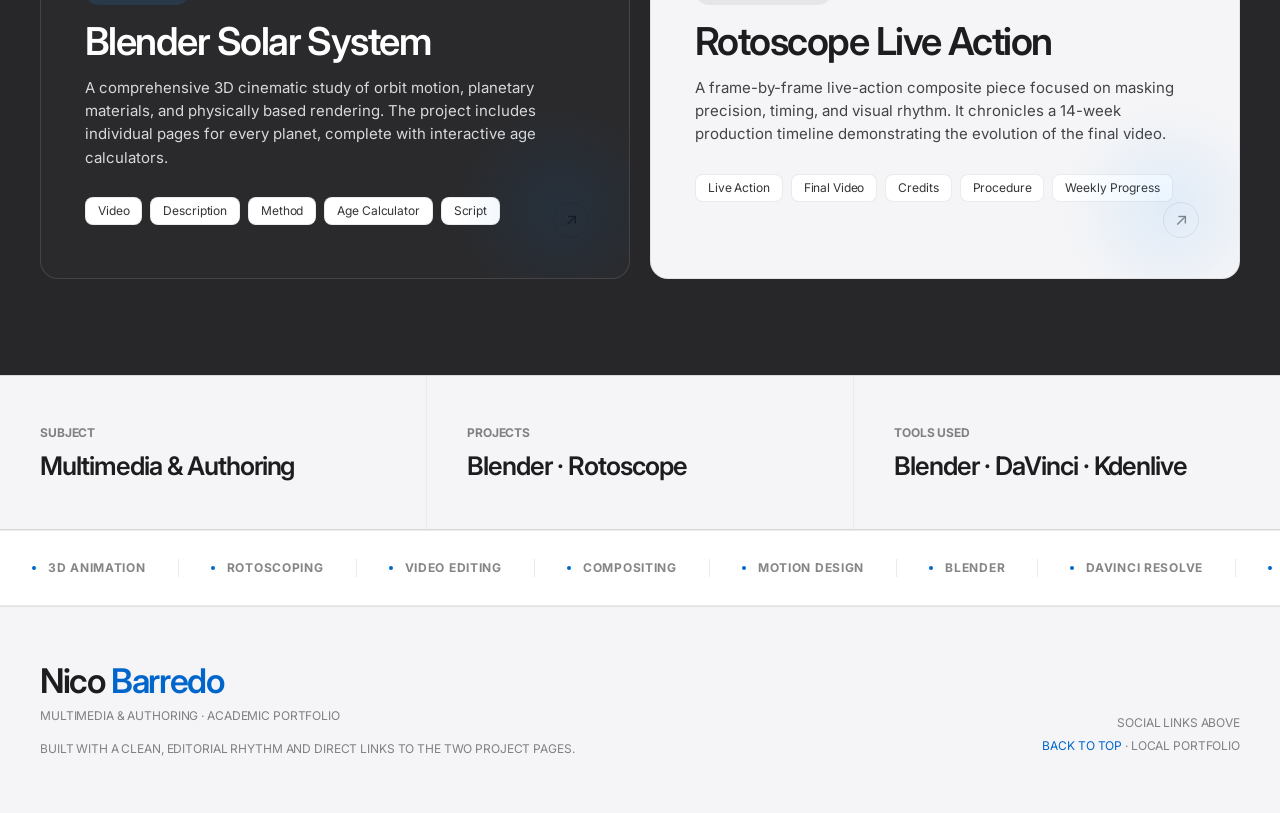
==== commit ee7afac7: "W" ====
--- a/index.html
+++ b/index.html
@@ -1184,7 +1184,7 @@
       <section class="hero" id="hero">
         <div class="hero-copy">
           <div class="hero-eyebrow">Nico Barredo</div>
-          <h1 class="hero-title">Visuals,<br><span class="accent">crafted with precision.</span></h1>
+          <h1 class="hero-title">Multimedia &amp; Authoring<br><span class="accent">Portfolio.</span></h1>
           <p class="hero-sub">Welcome to my Multimedia &amp; Authoring portfolio. I specialize in bringing ideas to life
             through 3D modeling, cinematic animation, and meticulous video compositing.</p>
           <div class="hero-ctas">
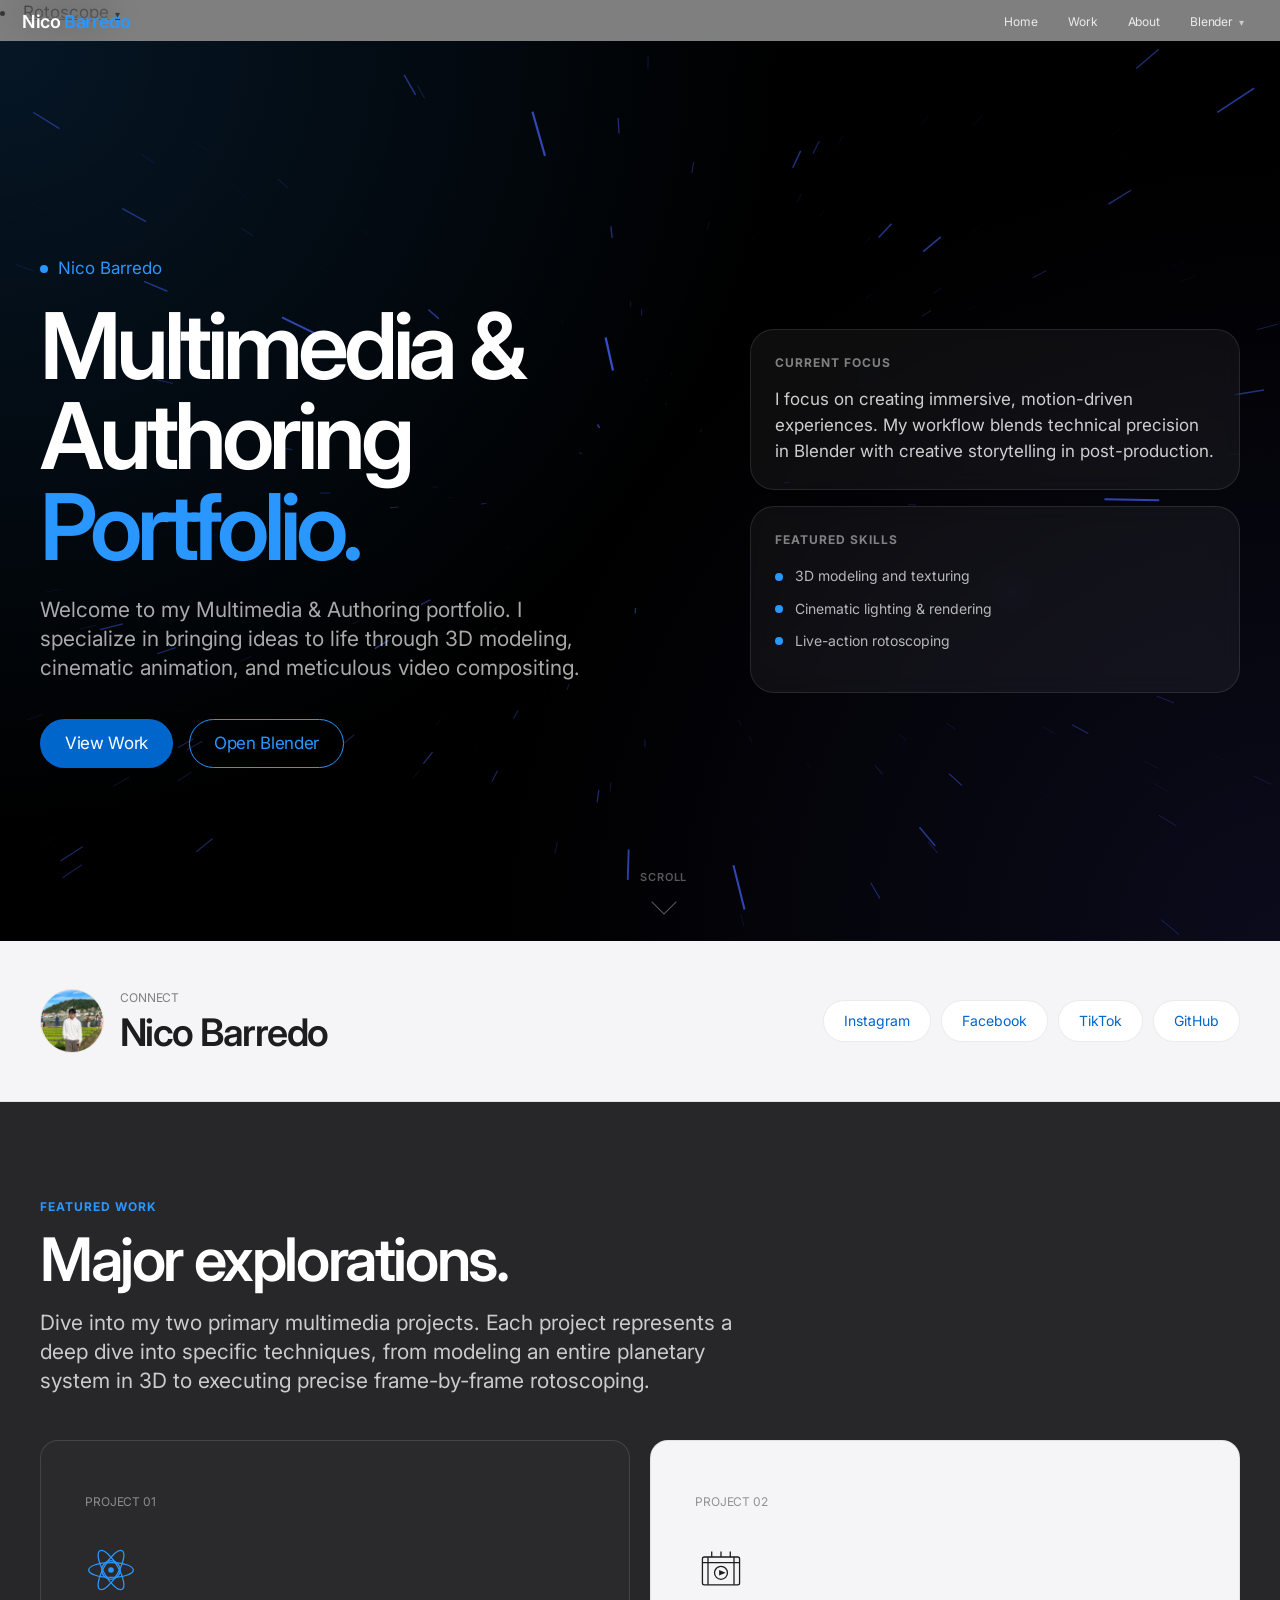
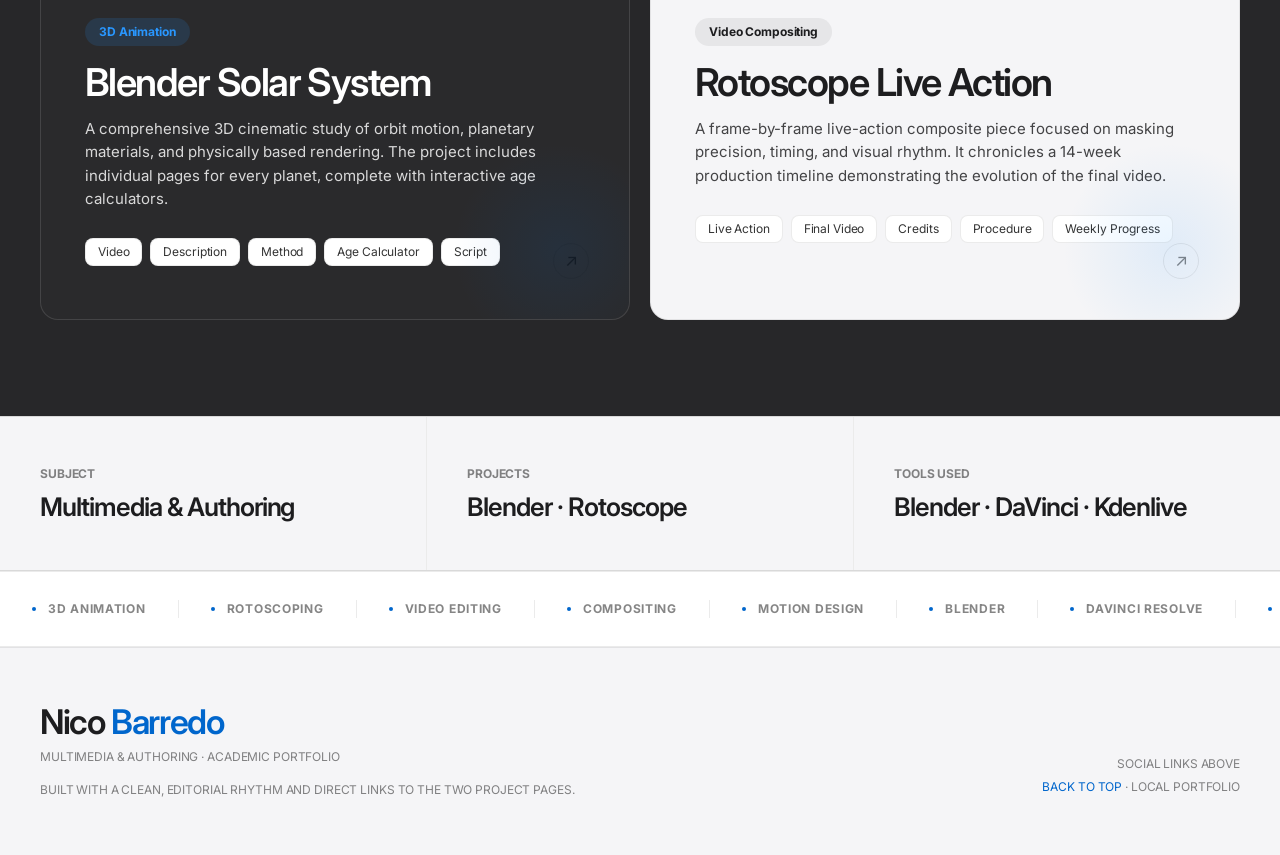
==== commit 0503f28e: "w" ====
--- a/index.html
+++ b/index.html
@@ -1145,7 +1145,7 @@
         <li><a href="#about">About</a></li>
         <li class="nav-dropdown">
           <a href="blender/index.html">Blender</a>
-          <div class="nav-submenu" aria-label="Blender pages">
+          <nav class="nav-submenu" aria-label="Blender pages">
             <a href="blender/index.html"><span>01</span>Whole Solar System</a>
             <a href="blender/mercury.html"><span>02</span>Mercury</a>
             <a href="blender/venus.html"><span>03</span>Venus</a>
@@ -1155,208 +1155,207 @@
             <a href="blender/saturn.html"><span>07</span>Saturn</a>
             <a href="blender/uranus.html"><span>08</span>Uranus</a>
             <a href="blender/neptune.html"><span>09</span>Neptune</a>
-          </div>
-        </li>
-        <li class="nav-dropdown nav-dropdown--end">
-          <a href="rotoscope/index.html">Rotoscope</a>
-          <div class="nav-submenu" aria-label="Rotoscope weeks">
-            <a href="rotoscope/week-1.html"><span>01</span>Week 1</a>
-            <a href="rotoscope/week-2.html"><span>02</span>Week 2</a>
-            <a href="rotoscope/week-3.html"><span>03</span>Week 3</a>
-            <a href="rotoscope/week-4.html"><span>04</span>Week 4</a>
-            <a href="rotoscope/week-5.html"><span>05</span>Week 5</a>
-            <a href="rotoscope/week-6.html"><span>06</span>Week 6</a>
-            <a href="rotoscope/week-7.html"><span>07</span>Week 7</a>
-            <a href="rotoscope/week-8.html"><span>08</span>Week 8</a>
-            <a href="rotoscope/week-9.html"><span>09</span>Week 9</a>
-            <a href="rotoscope/week-10.html"><span>10</span>Week 10</a>
-            <a href="rotoscope/week-11.html"><span>11</span>Week 11</a>
-            <a href="rotoscope/week-12.html"><span>12</span>Week 12</a>
-            <a href="rotoscope/week-13.html"><span>13</span>Week 13</a>
-            <a href="rotoscope/week-14.html"><span>14</span>Week 14</a>
-          </div>
-        </li>
-      </ul>
-      <div class="nav-badge">M&amp;A Portfolio</div>
-    </nav>
-
-    <main>
-      <section class="hero" id="hero">
-        <div class="hero-copy">
-          <div class="hero-eyebrow">Nico Barredo</div>
-          <h1 class="hero-title">Multimedia &amp; Authoring<br><span class="accent">Portfolio.</span></h1>
-          <p class="hero-sub">Welcome to my Multimedia &amp; Authoring portfolio. I specialize in bringing ideas to life
-            through 3D modeling, cinematic animation, and meticulous video compositing.</p>
-          <div class="hero-ctas">
-            <a href="#work" class="btn-pill-primary">View Work</a>
-            <a href="blender/index.html" class="btn-pill-ghost">Open Blender</a>
-          </div>
-        </div>
-
-        <aside class="hero-aside" aria-label="Portfolio summary">
-          <div class="hero-panel">
-            <div class="hero-panel-label">Current focus</div>
-            <p class="hero-panel-copy">I focus on creating immersive, motion-driven experiences. My workflow blends
-              technical precision in Blender with creative storytelling in post-production.</p>
-          </div>
-          <div class="hero-panel">
-            <div class="hero-panel-label">Featured skills</div>
-            <ul class="hero-list">
-              <li>3D modeling and texturing</li>
-              <li>Cinematic lighting & rendering</li>
-              <li>Live-action rotoscoping</li>
-            </ul>
-          </div>
-        </aside>
-
-        <div class="scroll-hint" aria-hidden="true">
-          <span class="scroll-hint-text">Scroll</span>
-          <span class="scroll-chevron"></span>
-        </div>
-      </section>
-
-      <div class="social-strip">
-        <div class="social-strip-left">
-          <img src="media/pfp.jpg" alt="Nico Barredo" class="profile-avatar" />
-          <div>
-            <div class="label">Connect</div>
-            <h2 class="name">Nico Barredo</h2>
-          </div>
-        </div>
-        <div class="social-pills">
-          <a class="social-pill" href="https://www.instagram.com/niiikkoo_0/" target="_blank"
-            rel="noreferrer">Instagram</a>
-          <a class="social-pill" href="https://www.facebook.com/elixqc" target="_blank" rel="noreferrer">Facebook</a>
-          <a class="social-pill" href="https://www.tiktok.com/@pitchblack721" target="_blank"
-            rel="noreferrer">TikTok</a>
-          <a class="social-pill" href="https://github.com/elixqc" target="_blank" rel="noreferrer">GitHub</a>
+  </div>
+  </li>
+  <li class="nav-dropdown nav-dropdown--end">
+    <a href="rotoscope/index.html">Rotoscope</a>
+    <div class="nav-submenu" role="navigation" aria-label="Rotoscope weeks">
+      <a href="rotoscope/week-1.html"><span>01</span>Week 1</a>
+      <a href="rotoscope/week-2.html"><span>02</span>Week 2</a>
+      <a href="rotoscope/week-3.html"><span>03</span>Week 3</a>
+      <a href="rotoscope/week-4.html"><span>04</span>Week 4</a>
+      <a href="rotoscope/week-5.html"><span>05</span>Week 5</a>
+      <a href="rotoscope/week-6.html"><span>06</span>Week 6</a>
+      <a href="rotoscope/week-7.html"><span>07</span>Week 7</a>
+      <a href="rotoscope/week-8.html"><span>08</span>Week 8</a>
+      <a href="rotoscope/week-9.html"><span>09</span>Week 9</a>
+      <a href="rotoscope/week-10.html"><span>10</span>Week 10</a>
+      <a href="rotoscope/week-11.html"><span>11</span>Week 11</a>
+      <a href="rotoscope/week-12.html"><span>12</span>Week 12</a>
+      <a href="rotoscope/week-13.html"><span>13</span>Week 13</a>
+      <a href="rotoscope/week-14.html"><span>14</span>Week 14</a>
+    </div>
+  </li>
+  </ul>
+  <div class="nav-badge">M&amp;A Portfolio</div>
+  </nav>
+
+  <main>
+    <section class="hero" id="hero">
+      <div class="hero-copy">
+        <div class="hero-eyebrow">Nico Barredo</div>
+        <h1 class="hero-title">Multimedia &amp; Authoring<br><span class="accent">Portfolio.</span></h1>
+        <p class="hero-sub">Welcome to my Multimedia &amp; Authoring portfolio. I specialize in bringing ideas to life
+          through 3D modeling, cinematic animation, and meticulous video compositing.</p>
+        <div class="hero-ctas">
+          <a href="#work" class="btn-pill-primary">View Work</a>
+          <a href="blender/index.html" class="btn-pill-ghost">Open Blender</a>
         </div>
       </div>
 
-      <section class="tile tile-dark" id="work">
-        <div class="section-eyebrow">Featured Work</div>
-        <h2 class="section-title">Major explorations.</h2>
-        <p class="tile-lead">Dive into my two primary multimedia projects. Each project represents a deep dive into
-          specific techniques, from modeling an entire planetary system in 3D to executing precise frame-by-frame
-          rotoscoping.</p>
-
-        <div class="featured-grid">
-          <a href="blender/index.html" class="project-card dark blender">
-            <div>
-              <div class="project-num">Project 01</div>
-              <div class="project-icon" aria-hidden="true">
-                <svg width="52" height="52" viewBox="0 0 56 56" fill="none" stroke="currentColor" stroke-width="1.4"
-                  xmlns="http://www.w3.org/2000/svg">
-                  <circle cx="28" cy="28" r="10" />
-                  <ellipse cx="28" cy="28" rx="24" ry="8" />
-                  <ellipse cx="28" cy="28" rx="24" ry="8" transform="rotate(60 28 28)" />
-                  <ellipse cx="28" cy="28" rx="24" ry="8" transform="rotate(120 28 28)" />
-                  <circle cx="28" cy="28" r="3" fill="currentColor" stroke="none" />
-                </svg>
-              </div>
-              <span class="project-tag">3D Animation</span>
-              <h3 class="project-name">Blender Solar System</h3>
-              <p class="project-desc">A comprehensive 3D cinematic study of orbit motion, planetary materials, and
-                physically based rendering. The project includes individual pages for every planet, complete with
-                interactive age calculators.</p>
-              <div class="project-meta">
-                <span class="meta-chip">Video</span>
-                <span class="meta-chip">Description</span>
-                <span class="meta-chip">Method</span>
-                <span class="meta-chip">Age Calculator</span>
-                <span class="meta-chip">Script</span>
-              </div>
-            </div>
-            <div class="project-arrow">↗</div>
-          </a>
-
-          <a href="rotoscope/index.html" class="project-card rotoscope">
-            <div>
-              <div class="project-num">Project 02</div>
-              <div class="project-icon" aria-hidden="true">
-                <svg width="52" height="52" viewBox="0 0 56 56" fill="none" stroke="currentColor" stroke-width="1.4"
-                  xmlns="http://www.w3.org/2000/svg">
-                  <rect x="8" y="14" width="40" height="30" rx="2" />
-                  <line x1="8" y1="20" x2="48" y2="20" />
-                  <line x1="14" y1="14" x2="14" y2="44" />
-                  <line x1="42" y1="14" x2="42" y2="44" />
-                  <circle cx="28" cy="31" r="7" />
-                  <polygon points="26,28 26,34 33,31" fill="currentColor" stroke="none" />
-                  <line x1="18" y1="8" x2="18" y2="14" />
-                  <line x1="28" y1="8" x2="28" y2="14" />
-                  <line x1="38" y1="8" x2="38" y2="14" />
-                </svg>
-              </div>
-              <span class="project-tag">Video Compositing</span>
-              <h3 class="project-name">Rotoscope Live Action</h3>
-              <p class="project-desc">A frame-by-frame live-action composite piece focused on masking precision, timing,
-                and visual rhythm. It chronicles a 14-week production timeline demonstrating the evolution of the final
-                video.</p>
-              <div class="project-meta">
-                <span class="meta-chip">Live Action</span>
-                <span class="meta-chip">Final Video</span>
-                <span class="meta-chip">Credits</span>
-                <span class="meta-chip">Procedure</span>
-                <span class="meta-chip">Weekly Progress</span>
-              </div>
-            </div>
-            <div class="project-arrow">↗</div>
-          </a>
+      <aside class="hero-aside" aria-label="Portfolio summary">
+        <div class="hero-panel">
+          <div class="hero-panel-label">Current focus</div>
+          <p class="hero-panel-copy">I focus on creating immersive, motion-driven experiences. My workflow blends
+            technical precision in Blender with creative storytelling in post-production.</p>
         </div>
-      </section>
-
-      <div class="about-strip" id="about">
-        <div class="about-col">
-          <div class="about-col-label">Subject</div>
-          <div class="about-col-val">Multimedia &amp; Authoring</div>
+        <div class="hero-panel">
+          <div class="hero-panel-label">Featured skills</div>
+          <ul class="hero-list">
+            <li>3D modeling and texturing</li>
+            <li>Cinematic lighting & rendering</li>
+            <li>Live-action rotoscoping</li>
+          </ul>
         </div>
-        <div class="about-col">
-          <div class="about-col-label">Projects</div>
-          <div class="about-col-val">Blender · Rotoscope</div>
-        </div>
-        <div class="about-col">
-          <div class="about-col-label">Tools Used</div>
-          <div class="about-col-val">Blender · DaVinci · Kdenlive</div>
+      </aside>
+
+      <div class="scroll-hint" aria-hidden="true">
+        <span class="scroll-hint-text">Scroll</span>
+        <span class="scroll-chevron"></span>
+      </div>
+    </section>
+
+    <div class="social-strip">
+      <div class="social-strip-left">
+        <img src="media/pfp.jpg" alt="Nico Barredo" class="profile-avatar" />
+        <div>
+          <div class="label">Connect</div>
+          <h2 class="name">Nico Barredo</h2>
         </div>
       </div>
-
-      <div class="marquee-section">
-        <div class="marquee-track" aria-hidden="true">
-          <span class="marquee-item"><span class="marquee-dot"></span>3D Animation</span>
-          <span class="marquee-item"><span class="marquee-dot"></span>Rotoscoping</span>
-          <span class="marquee-item"><span class="marquee-dot"></span>Video Editing</span>
-          <span class="marquee-item"><span class="marquee-dot"></span>Compositing</span>
-          <span class="marquee-item"><span class="marquee-dot"></span>Motion Design</span>
-          <span class="marquee-item"><span class="marquee-dot"></span>Blender</span>
-          <span class="marquee-item"><span class="marquee-dot"></span>DaVinci Resolve</span>
-          <span class="marquee-item"><span class="marquee-dot"></span>Kdenlive</span>
-          <span class="marquee-item"><span class="marquee-dot"></span>Portfolio Design</span>
-          <span class="marquee-item"><span class="marquee-dot"></span>3D Animation</span>
-          <span class="marquee-item"><span class="marquee-dot"></span>Rotoscoping</span>
-          <span class="marquee-item"><span class="marquee-dot"></span>Video Editing</span>
-          <span class="marquee-item"><span class="marquee-dot"></span>Compositing</span>
-          <span class="marquee-item"><span class="marquee-dot"></span>Motion Design</span>
-          <span class="marquee-item"><span class="marquee-dot"></span>Blender</span>
-          <span class="marquee-item"><span class="marquee-dot"></span>DaVinci Resolve</span>
-          <span class="marquee-item"><span class="marquee-dot"></span>Kdenlive</span>
-          <span class="marquee-item"><span class="marquee-dot"></span>Portfolio Design</span>
-        </div>
+      <div class="social-pills">
+        <a class="social-pill" href="https://www.instagram.com/niiikkoo_0/" target="_blank"
+          rel="noreferrer">Instagram</a>
+        <a class="social-pill" href="https://www.facebook.com/elixqc" target="_blank" rel="noreferrer">Facebook</a>
+        <a class="social-pill" href="https://www.tiktok.com/@pitchblack721" target="_blank" rel="noreferrer">TikTok</a>
+        <a class="social-pill" href="https://github.com/elixqc" target="_blank" rel="noreferrer">GitHub</a>
       </div>
-
-
-    </main>
-
-    <footer>
-      <div class="footer-left">
-        <div class="f-title">Nico <span>Barredo</span></div>
-        <div class="f-sub">Multimedia &amp; Authoring · Academic Portfolio</div>
-        <div class="footer-note">Built with a clean, editorial rhythm and direct links to the two project pages.</div>
+    </div>
+
+    <section class="tile tile-dark" id="work">
+      <div class="section-eyebrow">Featured Work</div>
+      <h2 class="section-title">Major explorations.</h2>
+      <p class="tile-lead">Dive into my two primary multimedia projects. Each project represents a deep dive into
+        specific techniques, from modeling an entire planetary system in 3D to executing precise frame-by-frame
+        rotoscoping.</p>
+
+      <div class="featured-grid">
+        <a href="blender/index.html" class="project-card dark blender">
+          <div>
+            <div class="project-num">Project 01</div>
+            <div class="project-icon" aria-hidden="true">
+              <svg width="52" height="52" viewBox="0 0 56 56" fill="none" stroke="currentColor" stroke-width="1.4"
+                xmlns="http://www.w3.org/2000/svg">
+                <circle cx="28" cy="28" r="10" />
+                <ellipse cx="28" cy="28" rx="24" ry="8" />
+                <ellipse cx="28" cy="28" rx="24" ry="8" transform="rotate(60 28 28)" />
+                <ellipse cx="28" cy="28" rx="24" ry="8" transform="rotate(120 28 28)" />
+                <circle cx="28" cy="28" r="3" fill="currentColor" stroke="none" />
+              </svg>
+            </div>
+            <span class="project-tag">3D Animation</span>
+            <h3 class="project-name">Blender Solar System</h3>
+            <p class="project-desc">A comprehensive 3D cinematic study of orbit motion, planetary materials, and
+              physically based rendering. The project includes individual pages for every planet, complete with
+              interactive age calculators.</p>
+            <div class="project-meta">
+              <span class="meta-chip">Video</span>
+              <span class="meta-chip">Description</span>
+              <span class="meta-chip">Method</span>
+              <span class="meta-chip">Age Calculator</span>
+              <span class="meta-chip">Script</span>
+            </div>
+          </div>
+          <div class="project-arrow">↗</div>
+        </a>
+
+        <a href="rotoscope/index.html" class="project-card rotoscope">
+          <div>
+            <div class="project-num">Project 02</div>
+            <div class="project-icon" aria-hidden="true">
+              <svg width="52" height="52" viewBox="0 0 56 56" fill="none" stroke="currentColor" stroke-width="1.4"
+                xmlns="http://www.w3.org/2000/svg">
+                <rect x="8" y="14" width="40" height="30" rx="2" />
+                <line x1="8" y1="20" x2="48" y2="20" />
+                <line x1="14" y1="14" x2="14" y2="44" />
+                <line x1="42" y1="14" x2="42" y2="44" />
+                <circle cx="28" cy="31" r="7" />
+                <polygon points="26,28 26,34 33,31" fill="currentColor" stroke="none" />
+                <line x1="18" y1="8" x2="18" y2="14" />
+                <line x1="28" y1="8" x2="28" y2="14" />
+                <line x1="38" y1="8" x2="38" y2="14" />
+              </svg>
+            </div>
+            <span class="project-tag">Video Compositing</span>
+            <h3 class="project-name">Rotoscope Live Action</h3>
+            <p class="project-desc">A frame-by-frame live-action composite piece focused on masking precision, timing,
+              and visual rhythm. It chronicles a 14-week production timeline demonstrating the evolution of the final
+              video.</p>
+            <div class="project-meta">
+              <span class="meta-chip">Live Action</span>
+              <span class="meta-chip">Final Video</span>
+              <span class="meta-chip">Credits</span>
+              <span class="meta-chip">Procedure</span>
+              <span class="meta-chip">Weekly Progress</span>
+            </div>
+          </div>
+          <div class="project-arrow">↗</div>
+        </a>
       </div>
-      <div class="footer-right">
-        Social links above<br />
-        <a href="#hero">Back to top</a> · Local portfolio
+    </section>
+
+    <div class="about-strip" id="about">
+      <div class="about-col">
+        <div class="about-col-label">Subject</div>
+        <div class="about-col-val">Multimedia &amp; Authoring</div>
       </div>
-    </footer>
+      <div class="about-col">
+        <div class="about-col-label">Projects</div>
+        <div class="about-col-val">Blender · Rotoscope</div>
+      </div>
+      <div class="about-col">
+        <div class="about-col-label">Tools Used</div>
+        <div class="about-col-val">Blender · DaVinci · Kdenlive</div>
+      </div>
+    </div>
+
+    <div class="marquee-section">
+      <div class="marquee-track" aria-hidden="true">
+        <span class="marquee-item"><span class="marquee-dot"></span>3D Animation</span>
+        <span class="marquee-item"><span class="marquee-dot"></span>Rotoscoping</span>
+        <span class="marquee-item"><span class="marquee-dot"></span>Video Editing</span>
+        <span class="marquee-item"><span class="marquee-dot"></span>Compositing</span>
+        <span class="marquee-item"><span class="marquee-dot"></span>Motion Design</span>
+        <span class="marquee-item"><span class="marquee-dot"></span>Blender</span>
+        <span class="marquee-item"><span class="marquee-dot"></span>DaVinci Resolve</span>
+        <span class="marquee-item"><span class="marquee-dot"></span>Kdenlive</span>
+        <span class="marquee-item"><span class="marquee-dot"></span>Portfolio Design</span>
+        <span class="marquee-item"><span class="marquee-dot"></span>3D Animation</span>
+        <span class="marquee-item"><span class="marquee-dot"></span>Rotoscoping</span>
+        <span class="marquee-item"><span class="marquee-dot"></span>Video Editing</span>
+        <span class="marquee-item"><span class="marquee-dot"></span>Compositing</span>
+        <span class="marquee-item"><span class="marquee-dot"></span>Motion Design</span>
+        <span class="marquee-item"><span class="marquee-dot"></span>Blender</span>
+        <span class="marquee-item"><span class="marquee-dot"></span>DaVinci Resolve</span>
+        <span class="marquee-item"><span class="marquee-dot"></span>Kdenlive</span>
+        <span class="marquee-item"><span class="marquee-dot"></span>Portfolio Design</span>
+      </div>
+    </div>
+
+
+  </main>
+
+  <footer>
+    <div class="footer-left">
+      <div class="f-title">Nico <span>Barredo</span></div>
+      <div class="f-sub">Multimedia &amp; Authoring · Academic Portfolio</div>
+      <div class="footer-note">Built with a clean, editorial rhythm and direct links to the two project pages.</div>
+    </div>
+    <div class="footer-right">
+      Social links above<br />
+      <a href="#hero">Back to top</a> · Local portfolio
+    </div>
+  </footer>
   </div>
   <script src="starfield.js"></script>
   <script>
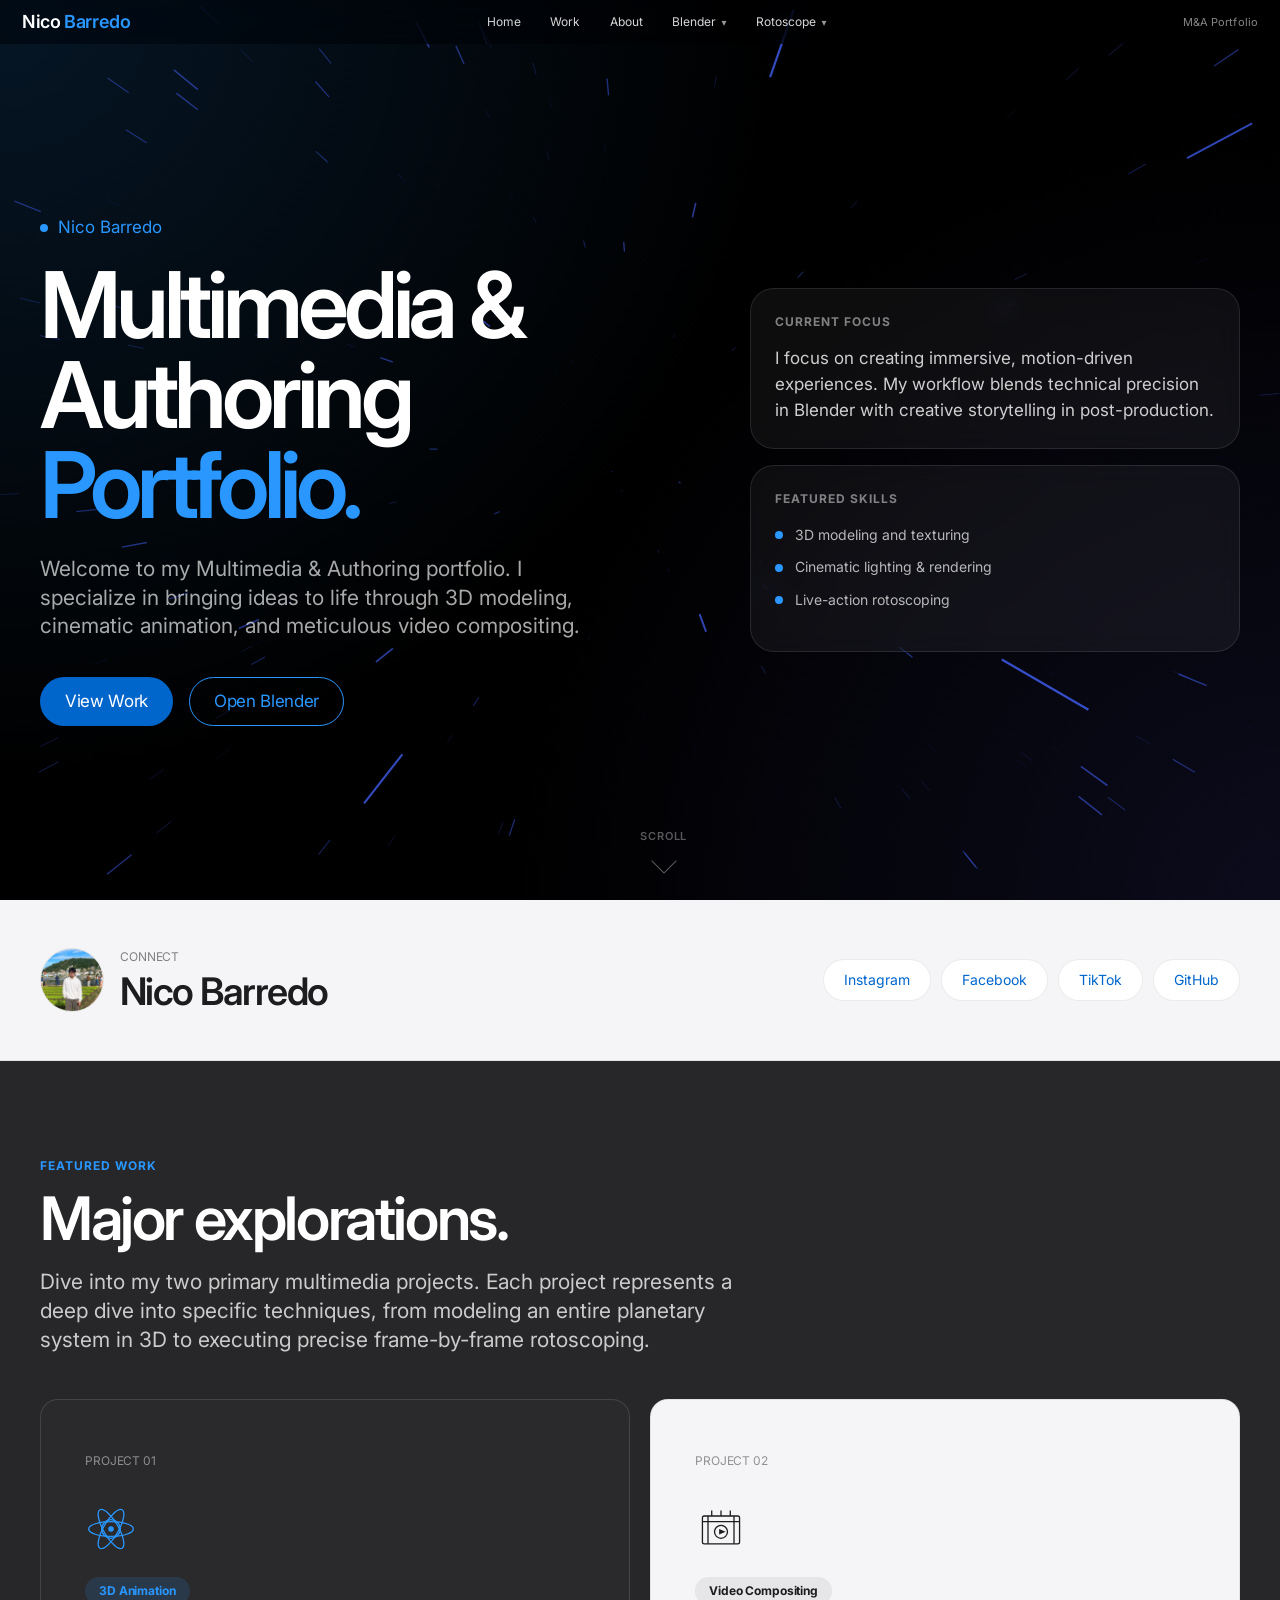
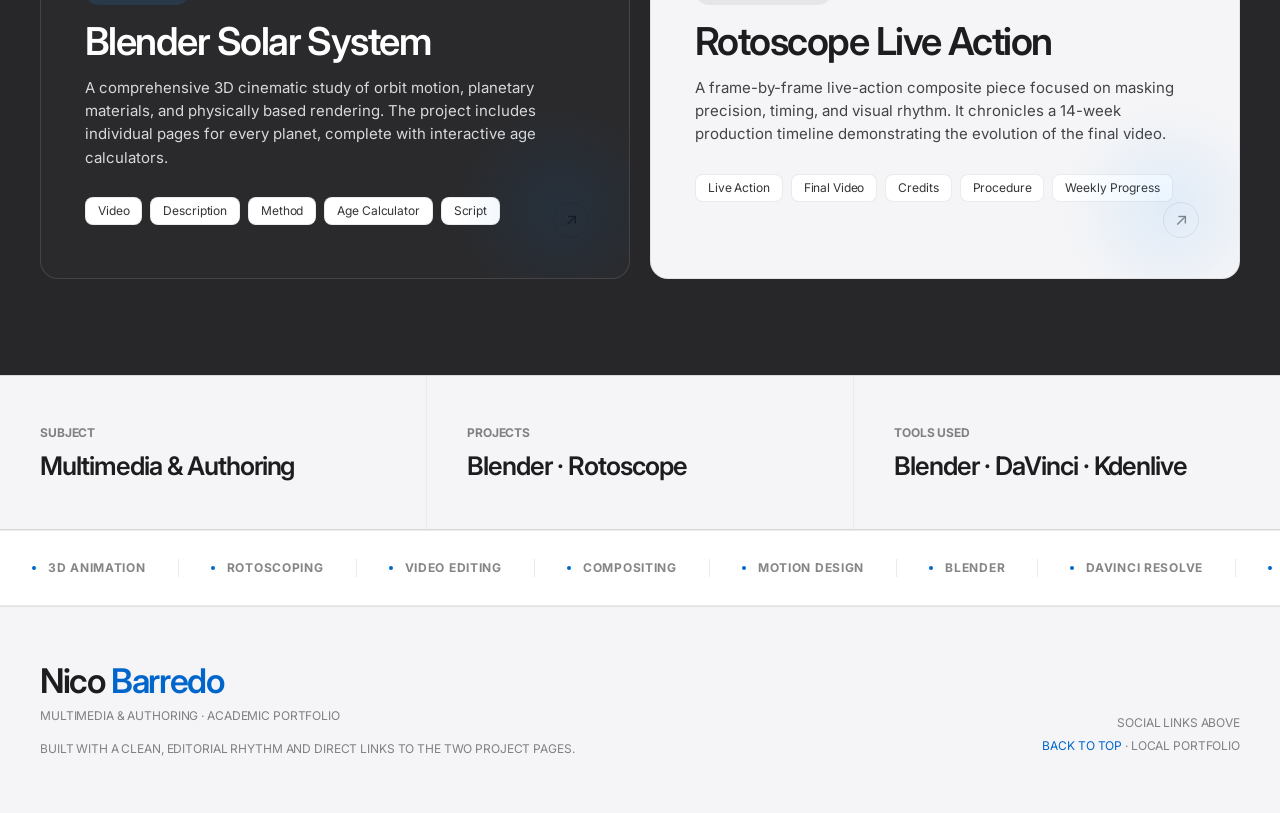
==== commit b2f1c39e: "w" ====
--- a/index.html
+++ b/index.html
@@ -2,12 +2,12 @@
 <html lang="en">
 
 <head>
-  <meta charset="UTF-8" />
-  <meta name="viewport" content="width=device-width, initial-scale=1.0" />
+  <meta charset="UTF-8">
+  <meta name="viewport" content="width=device-width, initial-scale=1.0">
   <title>Nico Barredo — Portfolio</title>
-  <link rel="preconnect" href="https://fonts.googleapis.com" />
-  <link rel="preconnect" href="https://fonts.gstatic.com" crossorigin />
-  <link href="https://fonts.googleapis.com/css2?family=Inter:wght@300;400;500;600;700&display=swap" rel="stylesheet" />
+  <link rel="preconnect" href="https://fonts.googleapis.com">
+  <link rel="preconnect" href="https://fonts.gstatic.com" crossorigin>
+  <link href="https://fonts.googleapis.com/css2?family=Inter:wght@300;400;500;600;700&display=swap" rel="stylesheet">
   <style>
     *,
     *::before,
@@ -1145,7 +1145,8 @@
         <li><a href="#about">About</a></li>
         <li class="nav-dropdown">
           <a href="blender/index.html">Blender</a>
-          <nav class="nav-submenu" aria-label="Blender pages">
+          <!-- FIX: was <nav> opened but closed with </div> — unified to <div> -->
+          <div class="nav-submenu" role="navigation" aria-label="Blender pages">
             <a href="blender/index.html"><span>01</span>Whole Solar System</a>
             <a href="blender/mercury.html"><span>02</span>Mercury</a>
             <a href="blender/venus.html"><span>03</span>Venus</a>
@@ -1155,208 +1156,209 @@
             <a href="blender/saturn.html"><span>07</span>Saturn</a>
             <a href="blender/uranus.html"><span>08</span>Uranus</a>
             <a href="blender/neptune.html"><span>09</span>Neptune</a>
-  </div>
-  </li>
-  <li class="nav-dropdown nav-dropdown--end">
-    <a href="rotoscope/index.html">Rotoscope</a>
-    <div class="nav-submenu" role="navigation" aria-label="Rotoscope weeks">
-      <a href="rotoscope/week-1.html"><span>01</span>Week 1</a>
-      <a href="rotoscope/week-2.html"><span>02</span>Week 2</a>
-      <a href="rotoscope/week-3.html"><span>03</span>Week 3</a>
-      <a href="rotoscope/week-4.html"><span>04</span>Week 4</a>
-      <a href="rotoscope/week-5.html"><span>05</span>Week 5</a>
-      <a href="rotoscope/week-6.html"><span>06</span>Week 6</a>
-      <a href="rotoscope/week-7.html"><span>07</span>Week 7</a>
-      <a href="rotoscope/week-8.html"><span>08</span>Week 8</a>
-      <a href="rotoscope/week-9.html"><span>09</span>Week 9</a>
-      <a href="rotoscope/week-10.html"><span>10</span>Week 10</a>
-      <a href="rotoscope/week-11.html"><span>11</span>Week 11</a>
-      <a href="rotoscope/week-12.html"><span>12</span>Week 12</a>
-      <a href="rotoscope/week-13.html"><span>13</span>Week 13</a>
-      <a href="rotoscope/week-14.html"><span>14</span>Week 14</a>
-    </div>
-  </li>
-  </ul>
-  <div class="nav-badge">M&amp;A Portfolio</div>
-  </nav>
-
-  <main>
-    <section class="hero" id="hero">
-      <div class="hero-copy">
-        <div class="hero-eyebrow">Nico Barredo</div>
-        <h1 class="hero-title">Multimedia &amp; Authoring<br><span class="accent">Portfolio.</span></h1>
-        <p class="hero-sub">Welcome to my Multimedia &amp; Authoring portfolio. I specialize in bringing ideas to life
-          through 3D modeling, cinematic animation, and meticulous video compositing.</p>
-        <div class="hero-ctas">
-          <a href="#work" class="btn-pill-primary">View Work</a>
-          <a href="blender/index.html" class="btn-pill-ghost">Open Blender</a>
+          </div>
+        </li>
+        <li class="nav-dropdown nav-dropdown--end">
+          <a href="rotoscope/index.html">Rotoscope</a>
+          <div class="nav-submenu" role="navigation" aria-label="Rotoscope weeks">
+            <a href="rotoscope/week-1.html"><span>01</span>Week 1</a>
+            <a href="rotoscope/week-2.html"><span>02</span>Week 2</a>
+            <a href="rotoscope/week-3.html"><span>03</span>Week 3</a>
+            <a href="rotoscope/week-4.html"><span>04</span>Week 4</a>
+            <a href="rotoscope/week-5.html"><span>05</span>Week 5</a>
+            <a href="rotoscope/week-6.html"><span>06</span>Week 6</a>
+            <a href="rotoscope/week-7.html"><span>07</span>Week 7</a>
+            <a href="rotoscope/week-8.html"><span>08</span>Week 8</a>
+            <a href="rotoscope/week-9.html"><span>09</span>Week 9</a>
+            <a href="rotoscope/week-10.html"><span>10</span>Week 10</a>
+            <a href="rotoscope/week-11.html"><span>11</span>Week 11</a>
+            <a href="rotoscope/week-12.html"><span>12</span>Week 12</a>
+            <a href="rotoscope/week-13.html"><span>13</span>Week 13</a>
+            <a href="rotoscope/week-14.html"><span>14</span>Week 14</a>
+          </div>
+        </li>
+      </ul>
+      <div class="nav-badge">M&amp;A Portfolio</div>
+    </nav>
+
+    <main>
+      <section class="hero" id="hero">
+        <div class="hero-copy">
+          <div class="hero-eyebrow">Nico Barredo</div>
+          <h1 class="hero-title">Multimedia &amp; Authoring<br><span class="accent">Portfolio.</span></h1>
+          <p class="hero-sub">Welcome to my Multimedia &amp; Authoring portfolio. I specialize in bringing ideas to life
+            through 3D modeling, cinematic animation, and meticulous video compositing.</p>
+          <div class="hero-ctas">
+            <a href="#work" class="btn-pill-primary">View Work</a>
+            <a href="blender/index.html" class="btn-pill-ghost">Open Blender</a>
+          </div>
+        </div>
+
+        <aside class="hero-aside" aria-label="Portfolio summary">
+          <div class="hero-panel">
+            <div class="hero-panel-label">Current focus</div>
+            <p class="hero-panel-copy">I focus on creating immersive, motion-driven experiences. My workflow blends
+              technical precision in Blender with creative storytelling in post-production.</p>
+          </div>
+          <div class="hero-panel">
+            <div class="hero-panel-label">Featured skills</div>
+            <ul class="hero-list">
+              <li>3D modeling and texturing</li>
+              <li>Cinematic lighting &amp; rendering</li>
+              <li>Live-action rotoscoping</li>
+            </ul>
+          </div>
+        </aside>
+
+        <div class="scroll-hint" aria-hidden="true">
+          <span class="scroll-hint-text">Scroll</span>
+          <span class="scroll-chevron"></span>
+        </div>
+      </section>
+
+      <div class="social-strip">
+        <div class="social-strip-left">
+          <!-- FIX: removed trailing slash from void element -->
+          <img src="media/pfp.jpg" alt="Nico Barredo" class="profile-avatar">
+          <div>
+            <div class="label">Connect</div>
+            <h2 class="name">Nico Barredo</h2>
+          </div>
+        </div>
+        <div class="social-pills">
+          <a class="social-pill" href="https://www.instagram.com/niiikkoo_0/" target="_blank"
+            rel="noreferrer">Instagram</a>
+          <a class="social-pill" href="https://www.facebook.com/elixqc" target="_blank" rel="noreferrer">Facebook</a>
+          <a class="social-pill" href="https://www.tiktok.com/@pitchblack721" target="_blank"
+            rel="noreferrer">TikTok</a>
+          <a class="social-pill" href="https://github.com/elixqc" target="_blank" rel="noreferrer">GitHub</a>
         </div>
       </div>
 
-      <aside class="hero-aside" aria-label="Portfolio summary">
-        <div class="hero-panel">
-          <div class="hero-panel-label">Current focus</div>
-          <p class="hero-panel-copy">I focus on creating immersive, motion-driven experiences. My workflow blends
-            technical precision in Blender with creative storytelling in post-production.</p>
+      <section class="tile tile-dark" id="work">
+        <div class="section-eyebrow">Featured Work</div>
+        <h2 class="section-title">Major explorations.</h2>
+        <p class="tile-lead">Dive into my two primary multimedia projects. Each project represents a deep dive into
+          specific techniques, from modeling an entire planetary system in 3D to executing precise frame-by-frame
+          rotoscoping.</p>
+
+        <div class="featured-grid">
+          <a href="blender/index.html" class="project-card dark blender">
+            <div>
+              <div class="project-num">Project 01</div>
+              <div class="project-icon" aria-hidden="true">
+                <svg width="52" height="52" viewBox="0 0 56 56" fill="none" stroke="currentColor" stroke-width="1.4"
+                  xmlns="http://www.w3.org/2000/svg">
+                  <circle cx="28" cy="28" r="10" />
+                  <ellipse cx="28" cy="28" rx="24" ry="8" />
+                  <ellipse cx="28" cy="28" rx="24" ry="8" transform="rotate(60 28 28)" />
+                  <ellipse cx="28" cy="28" rx="24" ry="8" transform="rotate(120 28 28)" />
+                  <circle cx="28" cy="28" r="3" fill="currentColor" stroke="none" />
+                </svg>
+              </div>
+              <span class="project-tag">3D Animation</span>
+              <h3 class="project-name">Blender Solar System</h3>
+              <p class="project-desc">A comprehensive 3D cinematic study of orbit motion, planetary materials, and
+                physically based rendering. The project includes individual pages for every planet, complete with
+                interactive age calculators.</p>
+              <div class="project-meta">
+                <span class="meta-chip">Video</span>
+                <span class="meta-chip">Description</span>
+                <span class="meta-chip">Method</span>
+                <span class="meta-chip">Age Calculator</span>
+                <span class="meta-chip">Script</span>
+              </div>
+            </div>
+            <div class="project-arrow">↗</div>
+          </a>
+
+          <a href="rotoscope/index.html" class="project-card rotoscope">
+            <div>
+              <div class="project-num">Project 02</div>
+              <div class="project-icon" aria-hidden="true">
+                <svg width="52" height="52" viewBox="0 0 56 56" fill="none" stroke="currentColor" stroke-width="1.4"
+                  xmlns="http://www.w3.org/2000/svg">
+                  <rect x="8" y="14" width="40" height="30" rx="2" />
+                  <line x1="8" y1="20" x2="48" y2="20" />
+                  <line x1="14" y1="14" x2="14" y2="44" />
+                  <line x1="42" y1="14" x2="42" y2="44" />
+                  <circle cx="28" cy="31" r="7" />
+                  <polygon points="26,28 26,34 33,31" fill="currentColor" stroke="none" />
+                  <line x1="18" y1="8" x2="18" y2="14" />
+                  <line x1="28" y1="8" x2="28" y2="14" />
+                  <line x1="38" y1="8" x2="38" y2="14" />
+                </svg>
+              </div>
+              <span class="project-tag">Video Compositing</span>
+              <h3 class="project-name">Rotoscope Live Action</h3>
+              <p class="project-desc">A frame-by-frame live-action composite piece focused on masking precision, timing,
+                and visual rhythm. It chronicles a 14-week production timeline demonstrating the evolution of the final
+                video.</p>
+              <div class="project-meta">
+                <span class="meta-chip">Live Action</span>
+                <span class="meta-chip">Final Video</span>
+                <span class="meta-chip">Credits</span>
+                <span class="meta-chip">Procedure</span>
+                <span class="meta-chip">Weekly Progress</span>
+              </div>
+            </div>
+            <div class="project-arrow">↗</div>
+          </a>
         </div>
-        <div class="hero-panel">
-          <div class="hero-panel-label">Featured skills</div>
-          <ul class="hero-list">
-            <li>3D modeling and texturing</li>
-            <li>Cinematic lighting & rendering</li>
-            <li>Live-action rotoscoping</li>
-          </ul>
+      </section>
+
+      <div class="about-strip" id="about">
+        <div class="about-col">
+          <div class="about-col-label">Subject</div>
+          <div class="about-col-val">Multimedia &amp; Authoring</div>
         </div>
-      </aside>
-
-      <div class="scroll-hint" aria-hidden="true">
-        <span class="scroll-hint-text">Scroll</span>
-        <span class="scroll-chevron"></span>
-      </div>
-    </section>
-
-    <div class="social-strip">
-      <div class="social-strip-left">
-        <img src="media/pfp.jpg" alt="Nico Barredo" class="profile-avatar" />
-        <div>
-          <div class="label">Connect</div>
-          <h2 class="name">Nico Barredo</h2>
+        <div class="about-col">
+          <div class="about-col-label">Projects</div>
+          <div class="about-col-val">Blender · Rotoscope</div>
+        </div>
+        <div class="about-col">
+          <div class="about-col-label">Tools Used</div>
+          <div class="about-col-val">Blender · DaVinci · Kdenlive</div>
         </div>
       </div>
-      <div class="social-pills">
-        <a class="social-pill" href="https://www.instagram.com/niiikkoo_0/" target="_blank"
-          rel="noreferrer">Instagram</a>
-        <a class="social-pill" href="https://www.facebook.com/elixqc" target="_blank" rel="noreferrer">Facebook</a>
-        <a class="social-pill" href="https://www.tiktok.com/@pitchblack721" target="_blank" rel="noreferrer">TikTok</a>
-        <a class="social-pill" href="https://github.com/elixqc" target="_blank" rel="noreferrer">GitHub</a>
+
+      <div class="marquee-section">
+        <div class="marquee-track" aria-hidden="true">
+          <span class="marquee-item"><span class="marquee-dot"></span>3D Animation</span>
+          <span class="marquee-item"><span class="marquee-dot"></span>Rotoscoping</span>
+          <span class="marquee-item"><span class="marquee-dot"></span>Video Editing</span>
+          <span class="marquee-item"><span class="marquee-dot"></span>Compositing</span>
+          <span class="marquee-item"><span class="marquee-dot"></span>Motion Design</span>
+          <span class="marquee-item"><span class="marquee-dot"></span>Blender</span>
+          <span class="marquee-item"><span class="marquee-dot"></span>DaVinci Resolve</span>
+          <span class="marquee-item"><span class="marquee-dot"></span>Kdenlive</span>
+          <span class="marquee-item"><span class="marquee-dot"></span>Portfolio Design</span>
+          <span class="marquee-item"><span class="marquee-dot"></span>3D Animation</span>
+          <span class="marquee-item"><span class="marquee-dot"></span>Rotoscoping</span>
+          <span class="marquee-item"><span class="marquee-dot"></span>Video Editing</span>
+          <span class="marquee-item"><span class="marquee-dot"></span>Compositing</span>
+          <span class="marquee-item"><span class="marquee-dot"></span>Motion Design</span>
+          <span class="marquee-item"><span class="marquee-dot"></span>Blender</span>
+          <span class="marquee-item"><span class="marquee-dot"></span>DaVinci Resolve</span>
+          <span class="marquee-item"><span class="marquee-dot"></span>Kdenlive</span>
+          <span class="marquee-item"><span class="marquee-dot"></span>Portfolio Design</span>
+        </div>
       </div>
-    </div>
-
-    <section class="tile tile-dark" id="work">
-      <div class="section-eyebrow">Featured Work</div>
-      <h2 class="section-title">Major explorations.</h2>
-      <p class="tile-lead">Dive into my two primary multimedia projects. Each project represents a deep dive into
-        specific techniques, from modeling an entire planetary system in 3D to executing precise frame-by-frame
-        rotoscoping.</p>
-
-      <div class="featured-grid">
-        <a href="blender/index.html" class="project-card dark blender">
-          <div>
-            <div class="project-num">Project 01</div>
-            <div class="project-icon" aria-hidden="true">
-              <svg width="52" height="52" viewBox="0 0 56 56" fill="none" stroke="currentColor" stroke-width="1.4"
-                xmlns="http://www.w3.org/2000/svg">
-                <circle cx="28" cy="28" r="10" />
-                <ellipse cx="28" cy="28" rx="24" ry="8" />
-                <ellipse cx="28" cy="28" rx="24" ry="8" transform="rotate(60 28 28)" />
-                <ellipse cx="28" cy="28" rx="24" ry="8" transform="rotate(120 28 28)" />
-                <circle cx="28" cy="28" r="3" fill="currentColor" stroke="none" />
-              </svg>
-            </div>
-            <span class="project-tag">3D Animation</span>
-            <h3 class="project-name">Blender Solar System</h3>
-            <p class="project-desc">A comprehensive 3D cinematic study of orbit motion, planetary materials, and
-              physically based rendering. The project includes individual pages for every planet, complete with
-              interactive age calculators.</p>
-            <div class="project-meta">
-              <span class="meta-chip">Video</span>
-              <span class="meta-chip">Description</span>
-              <span class="meta-chip">Method</span>
-              <span class="meta-chip">Age Calculator</span>
-              <span class="meta-chip">Script</span>
-            </div>
-          </div>
-          <div class="project-arrow">↗</div>
-        </a>
-
-        <a href="rotoscope/index.html" class="project-card rotoscope">
-          <div>
-            <div class="project-num">Project 02</div>
-            <div class="project-icon" aria-hidden="true">
-              <svg width="52" height="52" viewBox="0 0 56 56" fill="none" stroke="currentColor" stroke-width="1.4"
-                xmlns="http://www.w3.org/2000/svg">
-                <rect x="8" y="14" width="40" height="30" rx="2" />
-                <line x1="8" y1="20" x2="48" y2="20" />
-                <line x1="14" y1="14" x2="14" y2="44" />
-                <line x1="42" y1="14" x2="42" y2="44" />
-                <circle cx="28" cy="31" r="7" />
-                <polygon points="26,28 26,34 33,31" fill="currentColor" stroke="none" />
-                <line x1="18" y1="8" x2="18" y2="14" />
-                <line x1="28" y1="8" x2="28" y2="14" />
-                <line x1="38" y1="8" x2="38" y2="14" />
-              </svg>
-            </div>
-            <span class="project-tag">Video Compositing</span>
-            <h3 class="project-name">Rotoscope Live Action</h3>
-            <p class="project-desc">A frame-by-frame live-action composite piece focused on masking precision, timing,
-              and visual rhythm. It chronicles a 14-week production timeline demonstrating the evolution of the final
-              video.</p>
-            <div class="project-meta">
-              <span class="meta-chip">Live Action</span>
-              <span class="meta-chip">Final Video</span>
-              <span class="meta-chip">Credits</span>
-              <span class="meta-chip">Procedure</span>
-              <span class="meta-chip">Weekly Progress</span>
-            </div>
-          </div>
-          <div class="project-arrow">↗</div>
-        </a>
+    </main>
+
+    <footer>
+      <div class="footer-left">
+        <div class="f-title">Nico <span>Barredo</span></div>
+        <div class="f-sub">Multimedia &amp; Authoring · Academic Portfolio</div>
+        <div class="footer-note">Built with a clean, editorial rhythm and direct links to the two project pages.</div>
       </div>
-    </section>
-
-    <div class="about-strip" id="about">
-      <div class="about-col">
-        <div class="about-col-label">Subject</div>
-        <div class="about-col-val">Multimedia &amp; Authoring</div>
+      <div class="footer-right">
+        Social links above<br>
+        <a href="#hero">Back to top</a> · Local portfolio
       </div>
-      <div class="about-col">
-        <div class="about-col-label">Projects</div>
-        <div class="about-col-val">Blender · Rotoscope</div>
-      </div>
-      <div class="about-col">
-        <div class="about-col-label">Tools Used</div>
-        <div class="about-col-val">Blender · DaVinci · Kdenlive</div>
-      </div>
-    </div>
-
-    <div class="marquee-section">
-      <div class="marquee-track" aria-hidden="true">
-        <span class="marquee-item"><span class="marquee-dot"></span>3D Animation</span>
-        <span class="marquee-item"><span class="marquee-dot"></span>Rotoscoping</span>
-        <span class="marquee-item"><span class="marquee-dot"></span>Video Editing</span>
-        <span class="marquee-item"><span class="marquee-dot"></span>Compositing</span>
-        <span class="marquee-item"><span class="marquee-dot"></span>Motion Design</span>
-        <span class="marquee-item"><span class="marquee-dot"></span>Blender</span>
-        <span class="marquee-item"><span class="marquee-dot"></span>DaVinci Resolve</span>
-        <span class="marquee-item"><span class="marquee-dot"></span>Kdenlive</span>
-        <span class="marquee-item"><span class="marquee-dot"></span>Portfolio Design</span>
-        <span class="marquee-item"><span class="marquee-dot"></span>3D Animation</span>
-        <span class="marquee-item"><span class="marquee-dot"></span>Rotoscoping</span>
-        <span class="marquee-item"><span class="marquee-dot"></span>Video Editing</span>
-        <span class="marquee-item"><span class="marquee-dot"></span>Compositing</span>
-        <span class="marquee-item"><span class="marquee-dot"></span>Motion Design</span>
-        <span class="marquee-item"><span class="marquee-dot"></span>Blender</span>
-        <span class="marquee-item"><span class="marquee-dot"></span>DaVinci Resolve</span>
-        <span class="marquee-item"><span class="marquee-dot"></span>Kdenlive</span>
-        <span class="marquee-item"><span class="marquee-dot"></span>Portfolio Design</span>
-      </div>
-    </div>
-
-
-  </main>
-
-  <footer>
-    <div class="footer-left">
-      <div class="f-title">Nico <span>Barredo</span></div>
-      <div class="f-sub">Multimedia &amp; Authoring · Academic Portfolio</div>
-      <div class="footer-note">Built with a clean, editorial rhythm and direct links to the two project pages.</div>
-    </div>
-    <div class="footer-right">
-      Social links above<br />
-      <a href="#hero">Back to top</a> · Local portfolio
-    </div>
-  </footer>
+    </footer>
   </div>
+
   <script src="starfield.js"></script>
   <script>
     Starfield.setup({
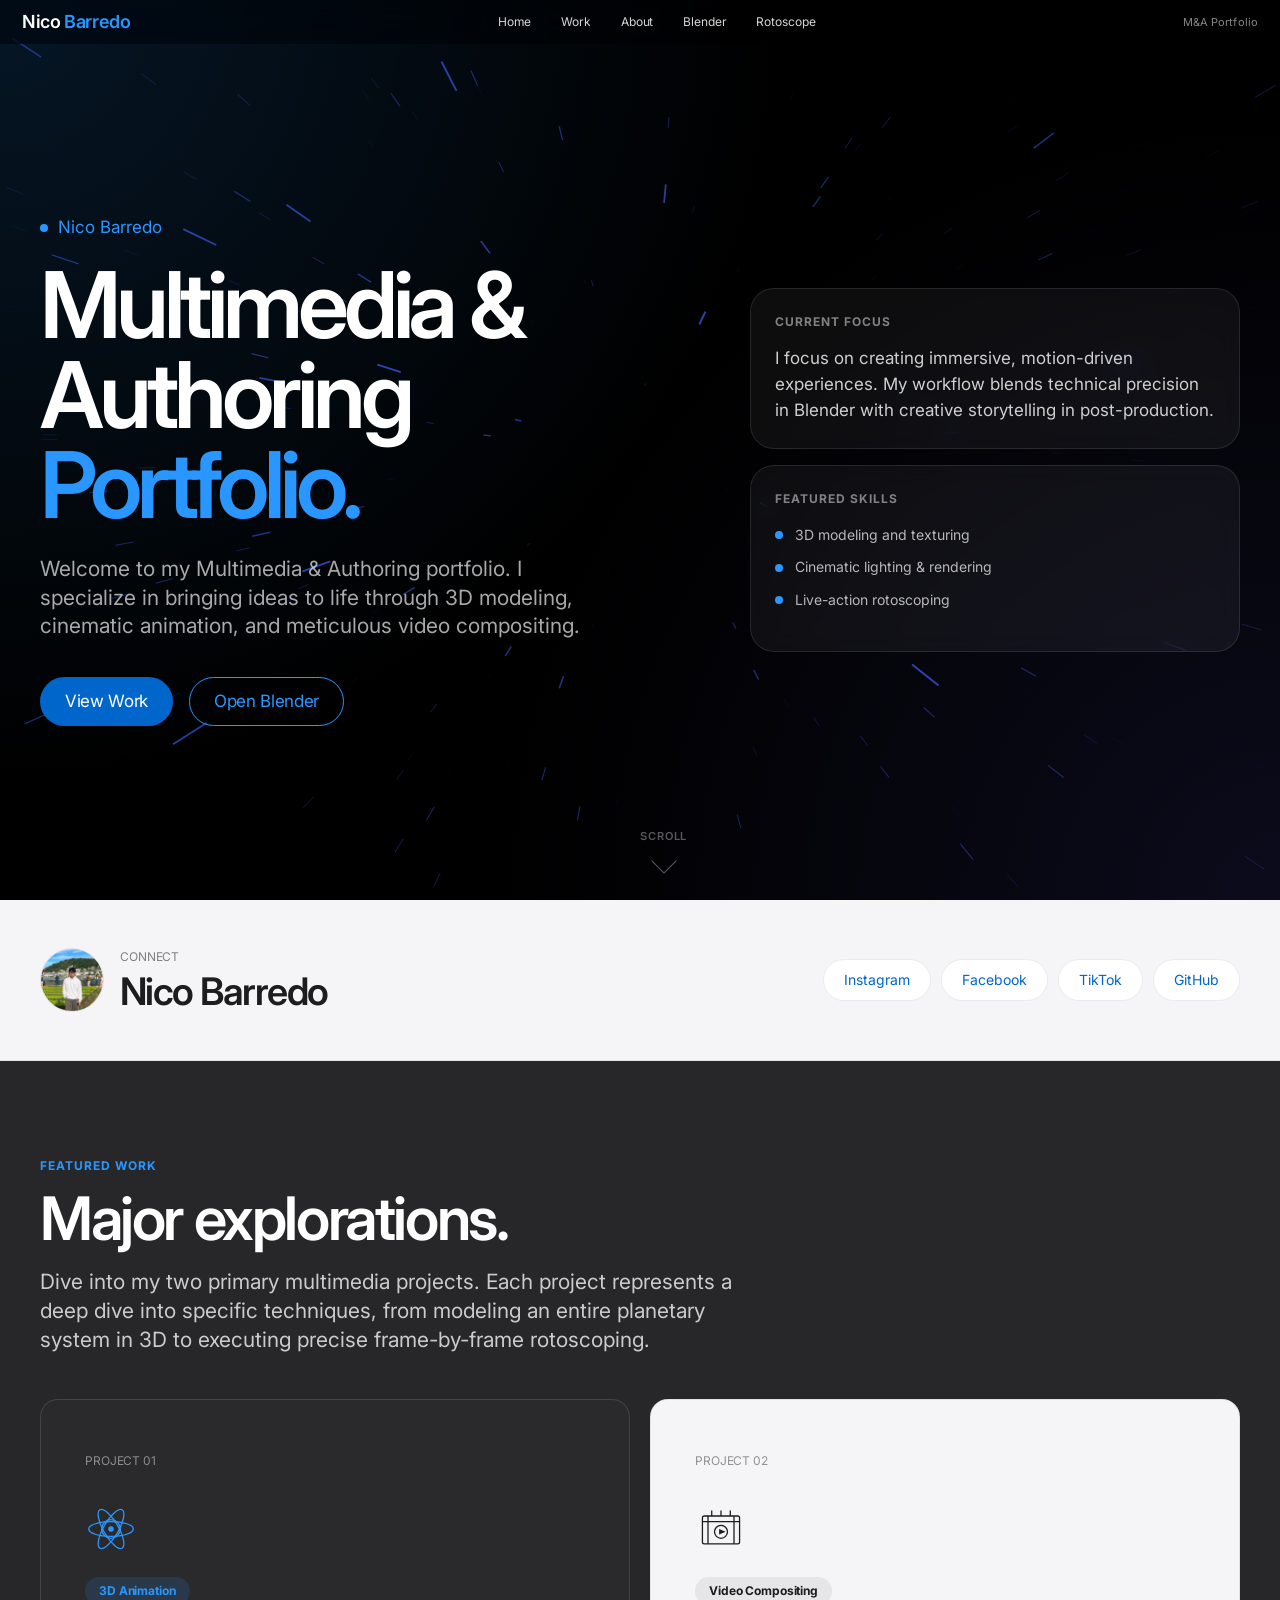
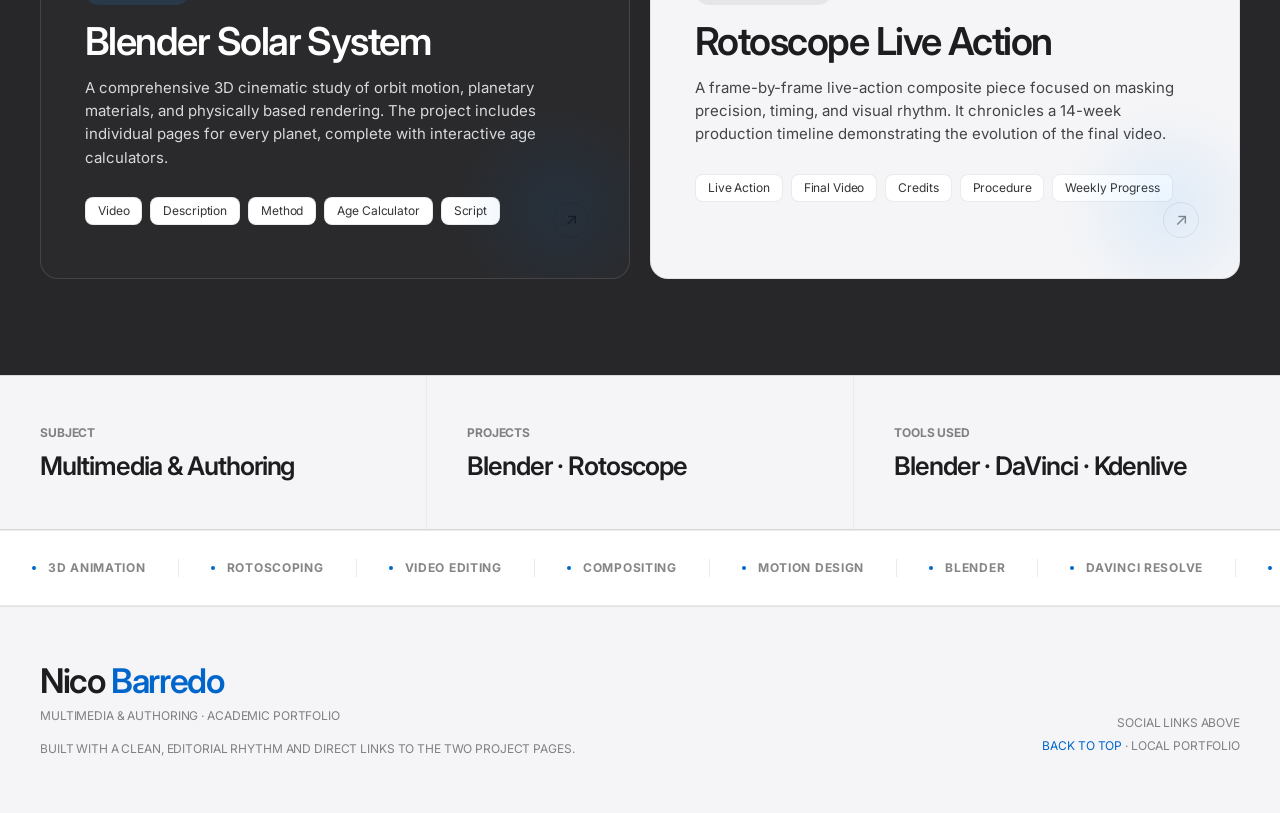
==== commit 28252170: "w" ====
--- a/index.html
+++ b/index.html
@@ -106,11 +106,6 @@
       position: relative;
     }
 
-    .nav-dropdown {
-      padding-bottom: 12px;
-      margin-bottom: -12px;
-    }
-
     .nav-links a {
       display: inline-flex;
       align-items: center;
@@ -127,76 +122,6 @@
       color: var(--paper-white);
     }
 
-    .nav-dropdown>a::after {
-      content: "▾";
-      margin-left: 6px;
-      font-size: 10px;
-      line-height: 1;
-      opacity: 0.7;
-    }
-
-    .nav-submenu {
-      position: absolute;
-      top: calc(100% + 2px);
-      left: 50%;
-      transform: translateX(-50%) translateY(8px);
-      min-width: 220px;
-      padding: 12px 10px 10px;
-      border-radius: 18px;
-      background: rgba(29, 29, 31, 0.96);
-      border: 1px solid rgba(255, 255, 255, 0.12);
-      box-shadow: rgba(0, 0, 0, 0.35) 0 18px 44px;
-      opacity: 0;
-      visibility: hidden;
-      pointer-events: none;
-      transition: opacity 0.18s ease, transform 0.18s ease, visibility 0.18s ease;
-      z-index: 300;
-    }
-
-    .nav-dropdown--end .nav-submenu {
-      left: auto;
-      right: 0;
-      transform: translateY(8px);
-    }
-
-    .nav-dropdown:hover .nav-submenu,
-    .nav-dropdown:focus-within .nav-submenu {
-      opacity: 1;
-      visibility: visible;
-      pointer-events: auto;
-      transform: translateX(-50%) translateY(0);
-    }
-
-    .nav-dropdown--end:hover .nav-submenu,
-    .nav-dropdown--end:focus-within .nav-submenu {
-      transform: translateY(0);
-    }
-
-    .nav-submenu a {
-      display: flex;
-      align-items: center;
-      justify-content: space-between;
-      gap: 12px;
-      min-height: 36px;
-      padding: 0 14px;
-      border-radius: 12px;
-      font-size: 12px;
-      letter-spacing: -0.01em;
-      color: rgba(255, 255, 255, 0.82);
-      text-decoration: none;
-      white-space: nowrap;
-      transition: background 0.18s ease, color 0.18s ease;
-    }
-
-    .nav-submenu a:hover {
-      background: rgba(255, 255, 255, 0.08);
-      color: var(--paper-white);
-    }
-
-    .nav-submenu a span {
-      color: rgba(255, 255, 255, 0.44);
-      font-size: 11px;
-    }
 
     .nav-badge {
       font-size: 11px;
@@ -1070,36 +995,6 @@
       }
     }
 
-    @media (max-width: 1024px) {
-      .nav-submenu {
-        left: 0;
-        transform: translateY(10px);
-      }
-
-      .nav-dropdown:hover .nav-submenu,
-      .nav-dropdown:focus-within .nav-submenu {
-        transform: translateX(-50%) translateY(0);
-      }
-
-      .nav-dropdown--end:hover .nav-submenu,
-      .nav-dropdown--end:focus-within .nav-submenu {
-        transform: translateY(0);
-      }
-    }
-
-    @media (hover: none) and (pointer: coarse) {
-      .nav-dropdown:hover .nav-submenu {
-        opacity: 0;
-        visibility: hidden;
-        pointer-events: none;
-      }
-
-      .nav-dropdown:focus-within .nav-submenu {
-        opacity: 1;
-        visibility: visible;
-        pointer-events: auto;
-      }
-    }
 
     @media (max-width: 640px) {
       .hero-title {
@@ -1143,40 +1038,8 @@
         <li><a href="#hero">Home</a></li>
         <li><a href="#work">Work</a></li>
         <li><a href="#about">About</a></li>
-        <li class="nav-dropdown">
-          <a href="blender/index.html">Blender</a>
-          <!-- FIX: was <nav> opened but closed with </div> — unified to <div> -->
-          <div class="nav-submenu" role="navigation" aria-label="Blender pages">
-            <a href="blender/index.html"><span>01</span>Whole Solar System</a>
-            <a href="blender/mercury.html"><span>02</span>Mercury</a>
-            <a href="blender/venus.html"><span>03</span>Venus</a>
-            <a href="blender/earth.html"><span>04</span>Earth</a>
-            <a href="blender/mars.html"><span>05</span>Mars</a>
-            <a href="blender/jupiter.html"><span>06</span>Jupiter</a>
-            <a href="blender/saturn.html"><span>07</span>Saturn</a>
-            <a href="blender/uranus.html"><span>08</span>Uranus</a>
-            <a href="blender/neptune.html"><span>09</span>Neptune</a>
-          </div>
-        </li>
-        <li class="nav-dropdown nav-dropdown--end">
-          <a href="rotoscope/index.html">Rotoscope</a>
-          <div class="nav-submenu" role="navigation" aria-label="Rotoscope weeks">
-            <a href="rotoscope/week-1.html"><span>01</span>Week 1</a>
-            <a href="rotoscope/week-2.html"><span>02</span>Week 2</a>
-            <a href="rotoscope/week-3.html"><span>03</span>Week 3</a>
-            <a href="rotoscope/week-4.html"><span>04</span>Week 4</a>
-            <a href="rotoscope/week-5.html"><span>05</span>Week 5</a>
-            <a href="rotoscope/week-6.html"><span>06</span>Week 6</a>
-            <a href="rotoscope/week-7.html"><span>07</span>Week 7</a>
-            <a href="rotoscope/week-8.html"><span>08</span>Week 8</a>
-            <a href="rotoscope/week-9.html"><span>09</span>Week 9</a>
-            <a href="rotoscope/week-10.html"><span>10</span>Week 10</a>
-            <a href="rotoscope/week-11.html"><span>11</span>Week 11</a>
-            <a href="rotoscope/week-12.html"><span>12</span>Week 12</a>
-            <a href="rotoscope/week-13.html"><span>13</span>Week 13</a>
-            <a href="rotoscope/week-14.html"><span>14</span>Week 14</a>
-          </div>
-        </li>
+        <li><a href="blender/index.html">Blender</a></li>
+        <li><a href="rotoscope/index.html">Rotoscope</a></li>
       </ul>
       <div class="nav-badge">M&amp;A Portfolio</div>
     </nav>
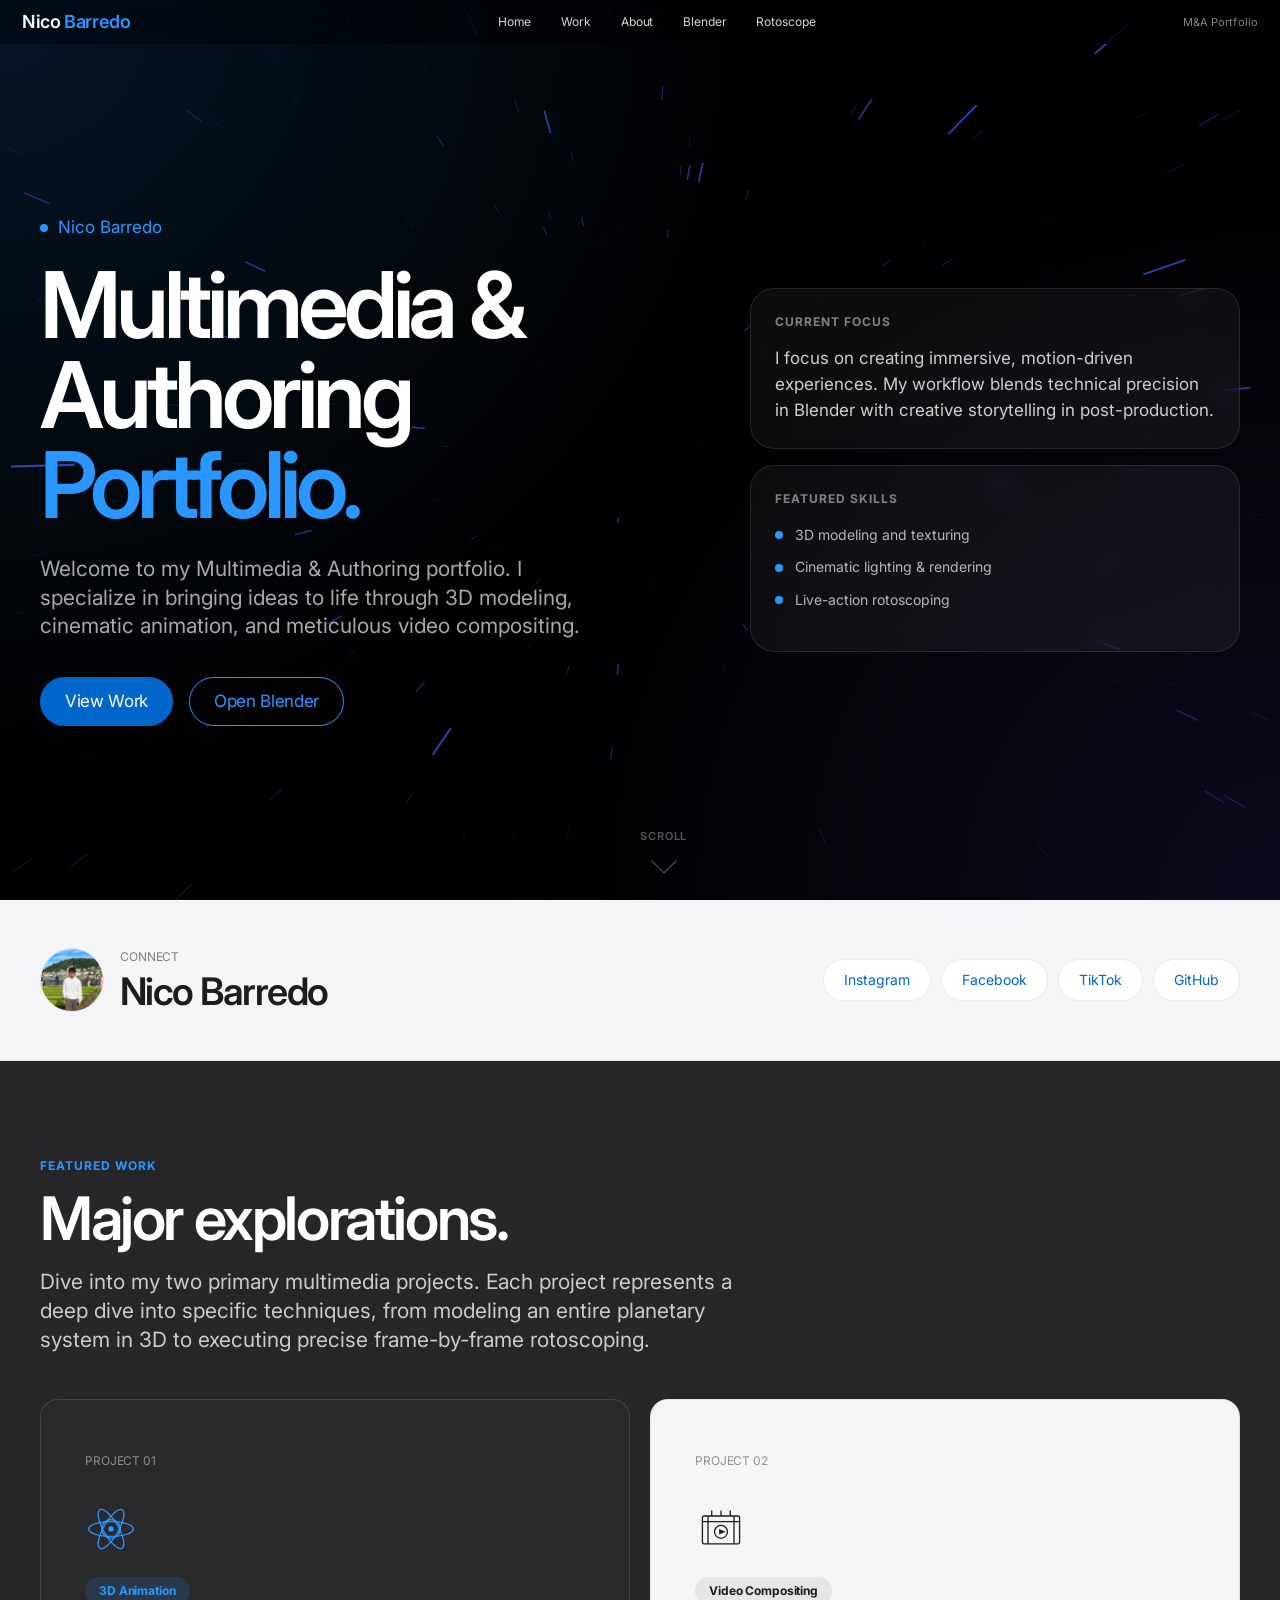
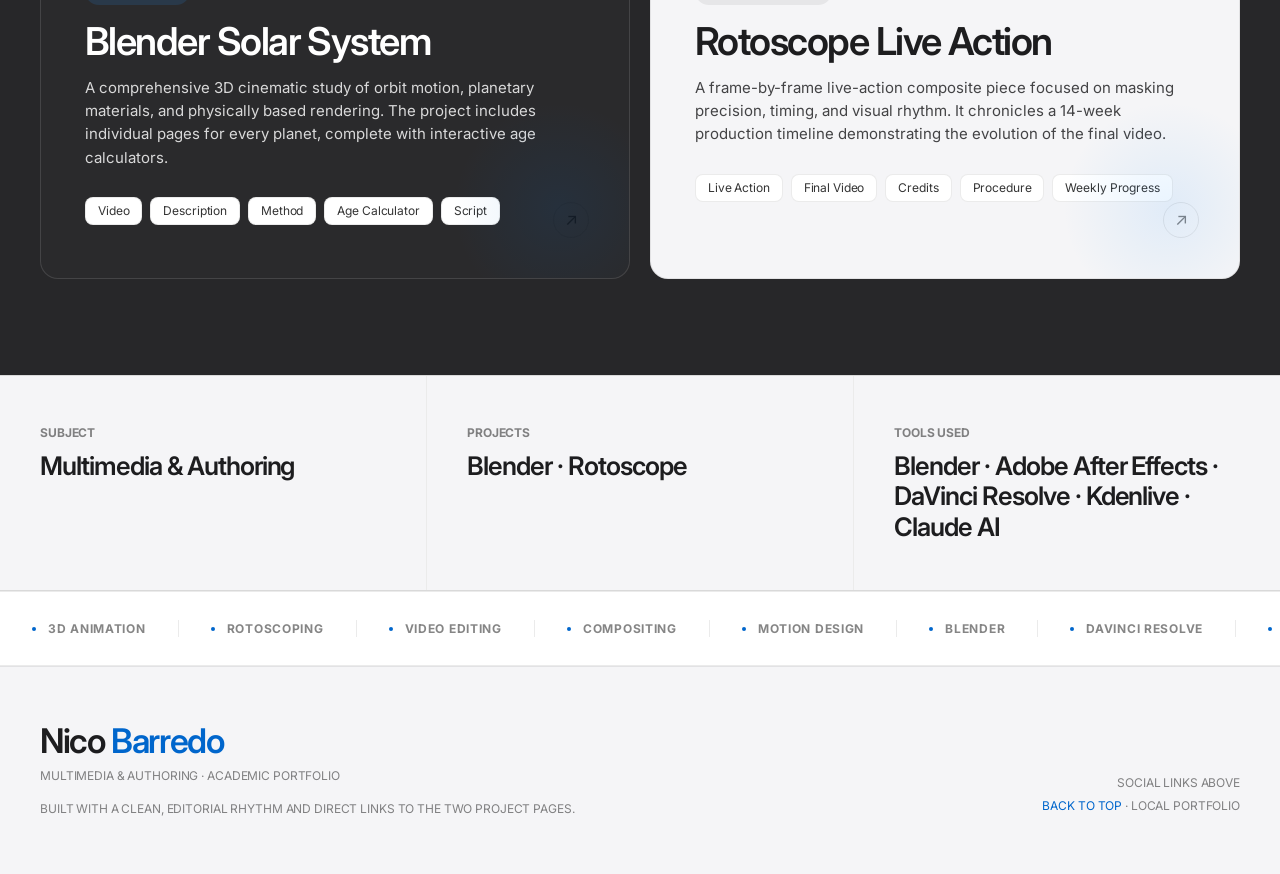
==== commit 4cb17d46: "aw" ====
--- a/index.html
+++ b/index.html
@@ -1181,7 +1181,7 @@
         </div>
         <div class="about-col">
           <div class="about-col-label">Tools Used</div>
-          <div class="about-col-val">Blender · DaVinci · Kdenlive</div>
+          <div class="about-col-val">Blender · Adobe After Effects · DaVinci Resolve · Kdenlive · Claude AI</div>
         </div>
       </div>
 
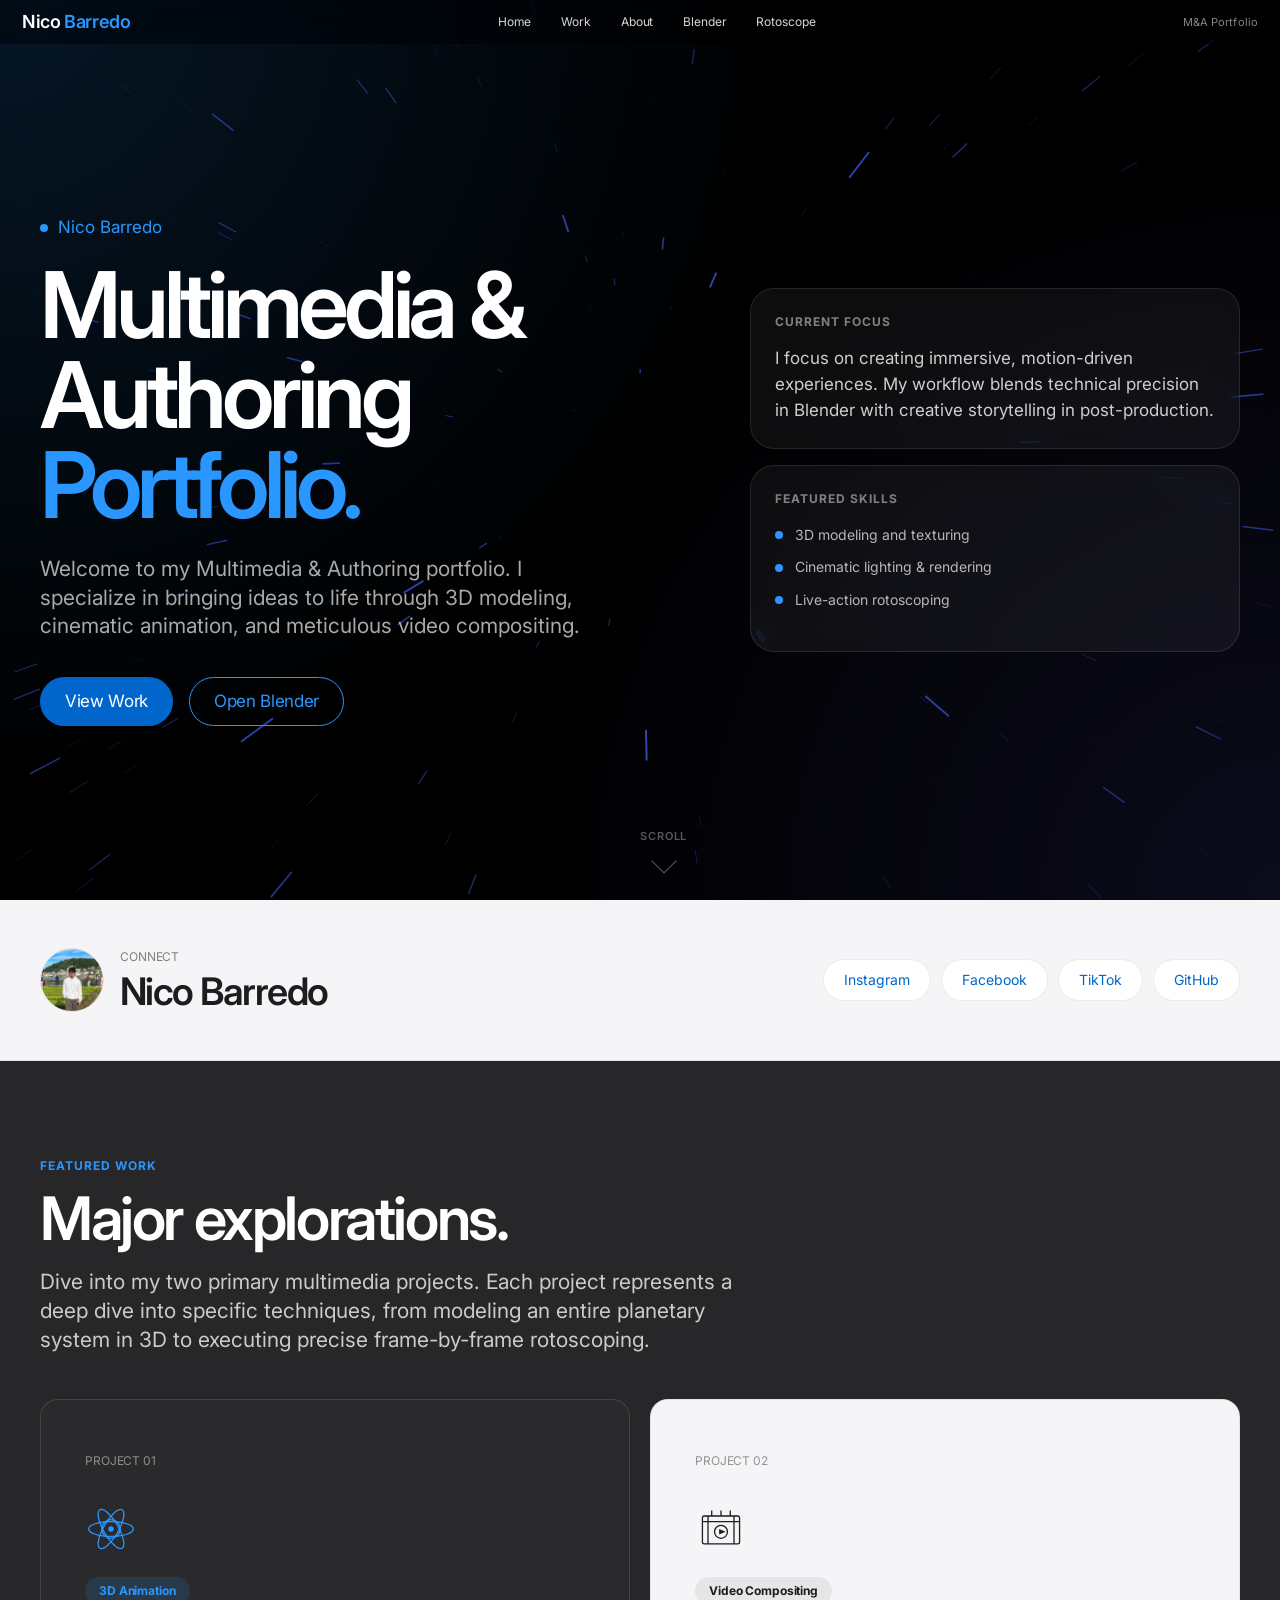
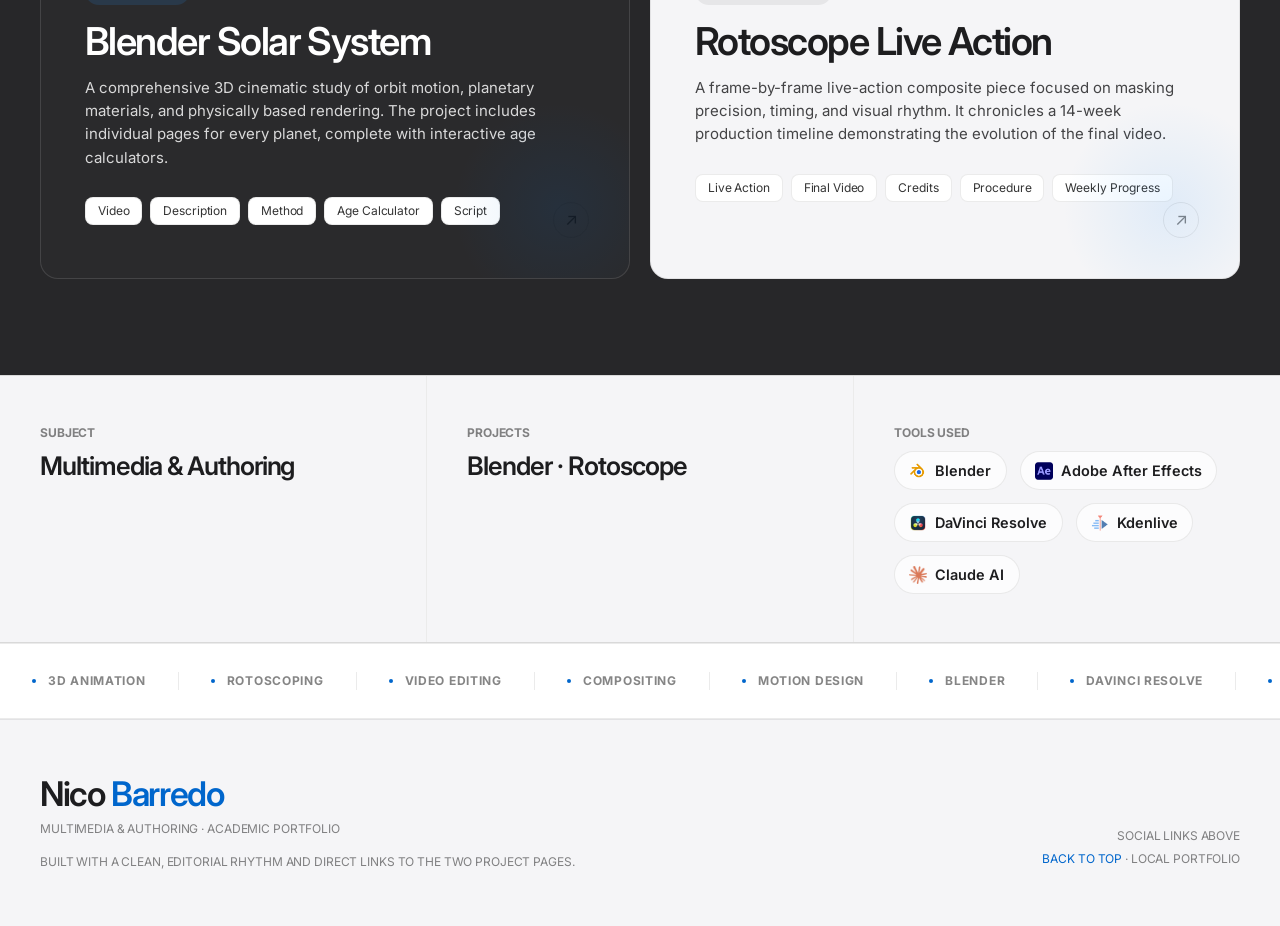
==== commit e8be308f: "added icons" ====
--- a/index.html
+++ b/index.html
@@ -666,6 +666,34 @@
       letter-spacing: -0.04em;
       font-weight: 600;
       color: var(--near-black);
+    }
+
+    .tools-list {
+      display: flex;
+      flex-wrap: wrap;
+      gap: 0.8rem;
+      align-items: center;
+      font-size: 0.85em;
+      letter-spacing: normal;
+      font-weight: 600;
+    }
+
+    .tool-pill {
+      display: inline-flex;
+      align-items: center;
+      gap: 0.5rem;
+      padding: 0.6rem 0.9rem;
+      border-radius: 999px;
+      background: rgba(255, 255, 255, 0.72);
+      border: 1px solid var(--hairline);
+      color: var(--near-black);
+    }
+
+    .tool-pill img {
+      width: 18px;
+      height: 18px;
+      display: block;
+      object-fit: contain;
     }
 
     .support-grid {
@@ -1181,7 +1209,13 @@
         </div>
         <div class="about-col">
           <div class="about-col-label">Tools Used</div>
-          <div class="about-col-val">Blender · Adobe After Effects · DaVinci Resolve · Kdenlive · Claude AI</div>
+          <div class="about-col-val tools-list">
+            <span class="tool-pill"><img src="blender/icons/blender.png" alt="Blender">Blender</span>
+            <span class="tool-pill"><img src="blender/icons/aftereffects.png" alt="Adobe After Effects">Adobe After Effects</span>
+            <span class="tool-pill"><img src="blender/icons/davinci.png" alt="DaVinci Resolve">DaVinci Resolve</span>
+            <span class="tool-pill"><img src="blender/icons/kdenlive.png" alt="Kdenlive">Kdenlive</span>
+            <span class="tool-pill"><img src="blender/icons/claudeai.png" alt="Claude AI">Claude AI</span>
+          </div>
         </div>
       </div>
 
